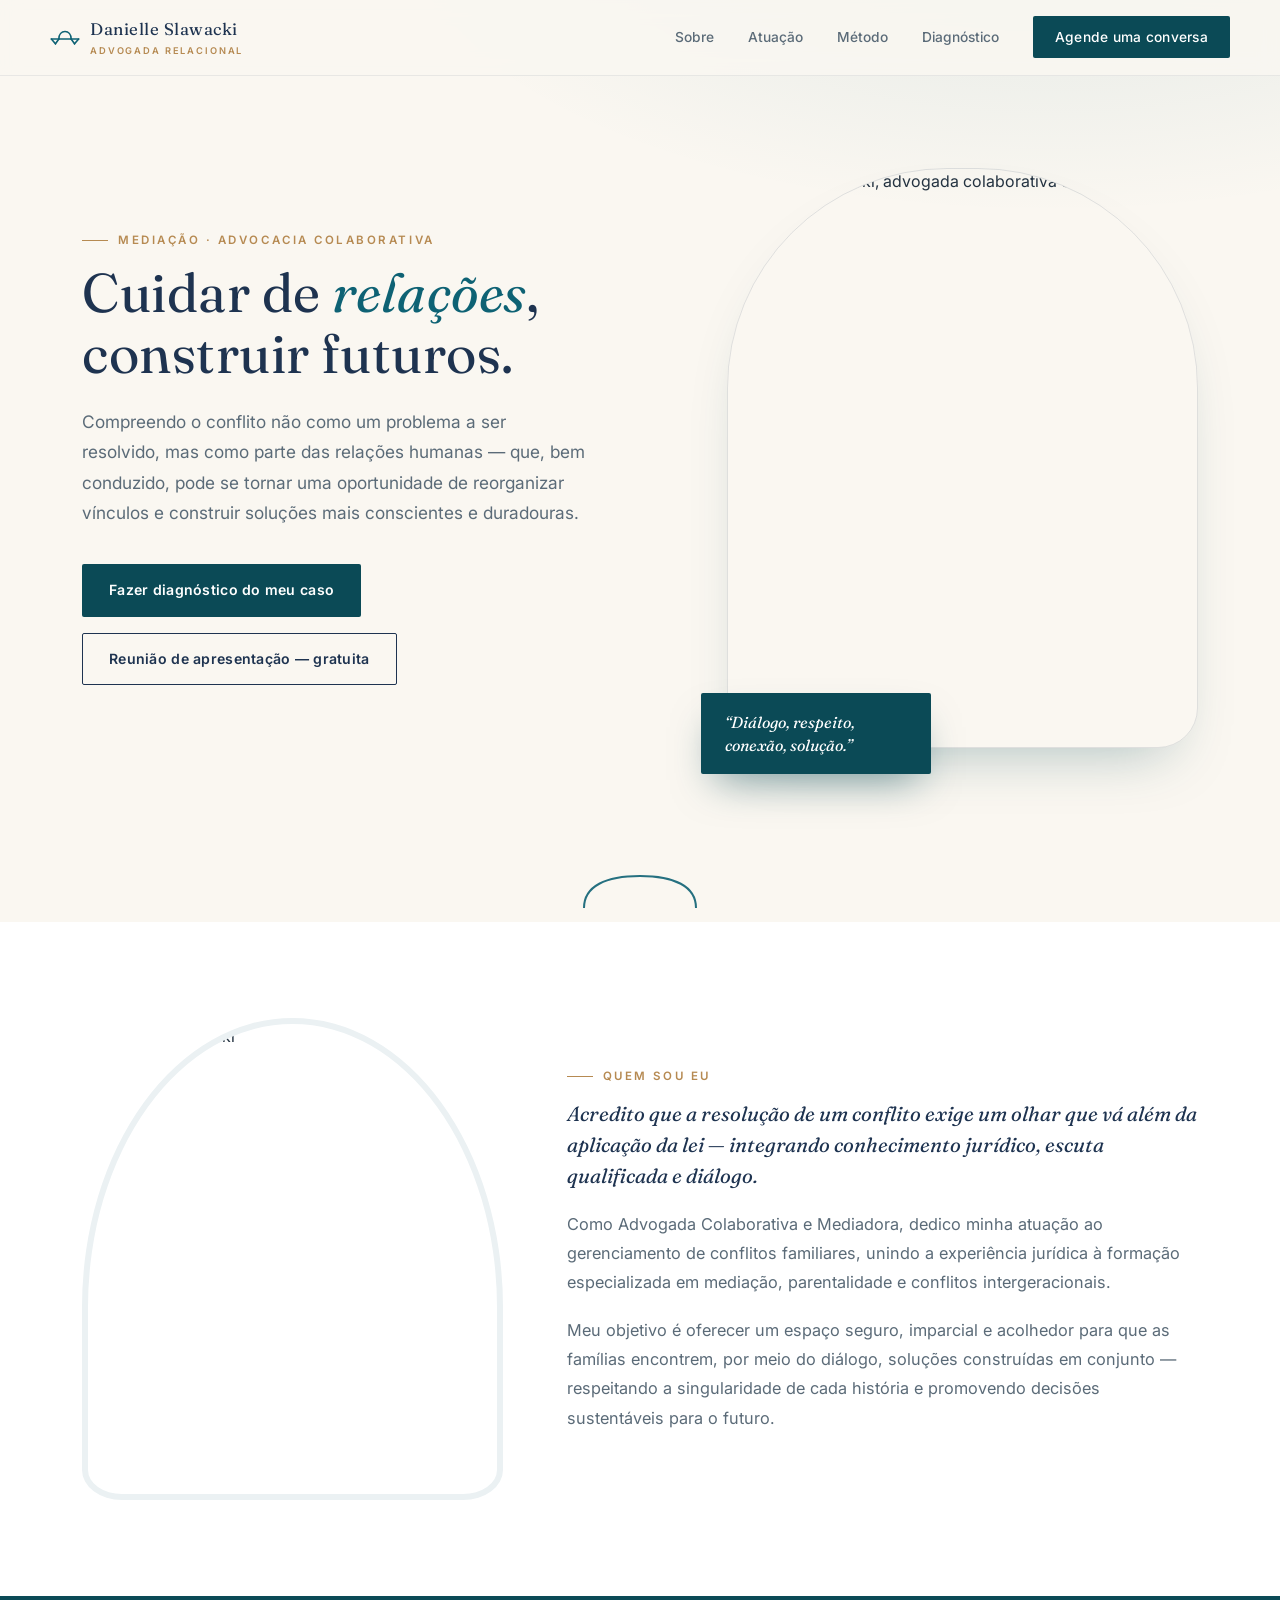
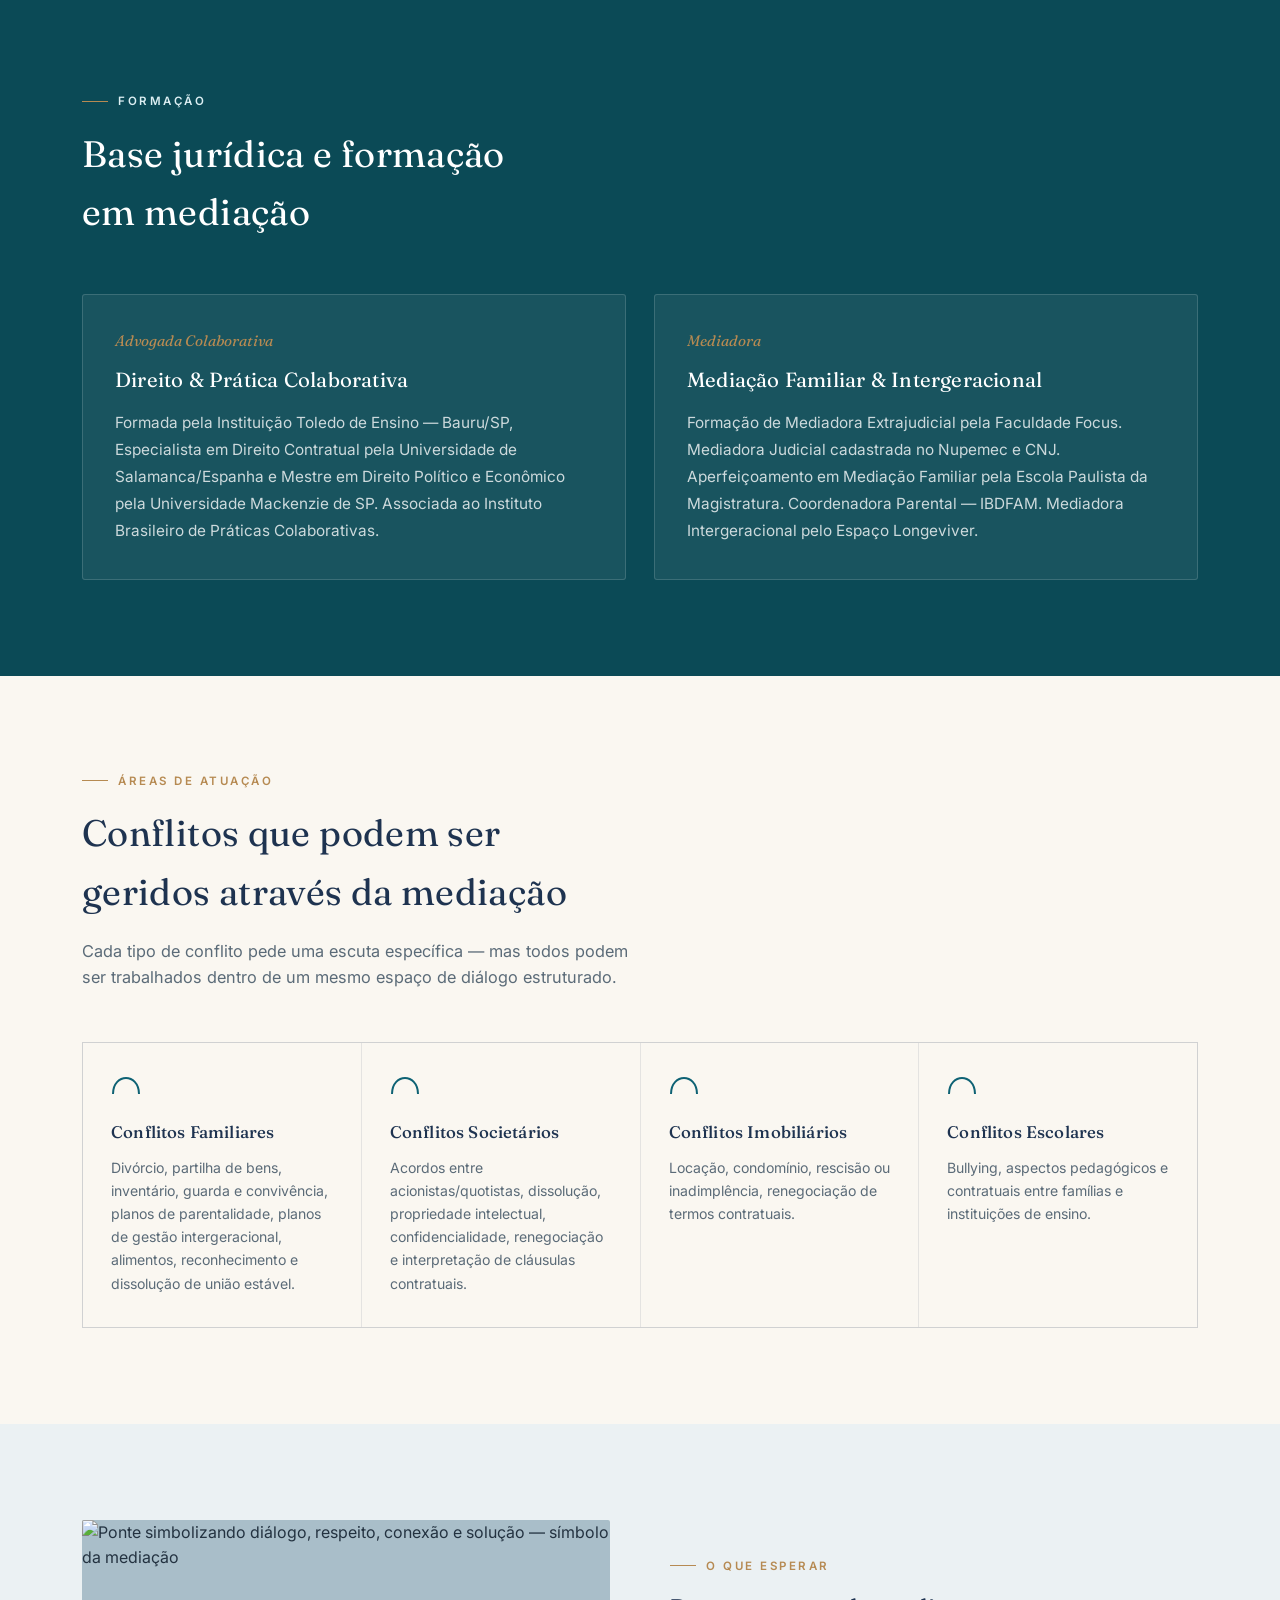
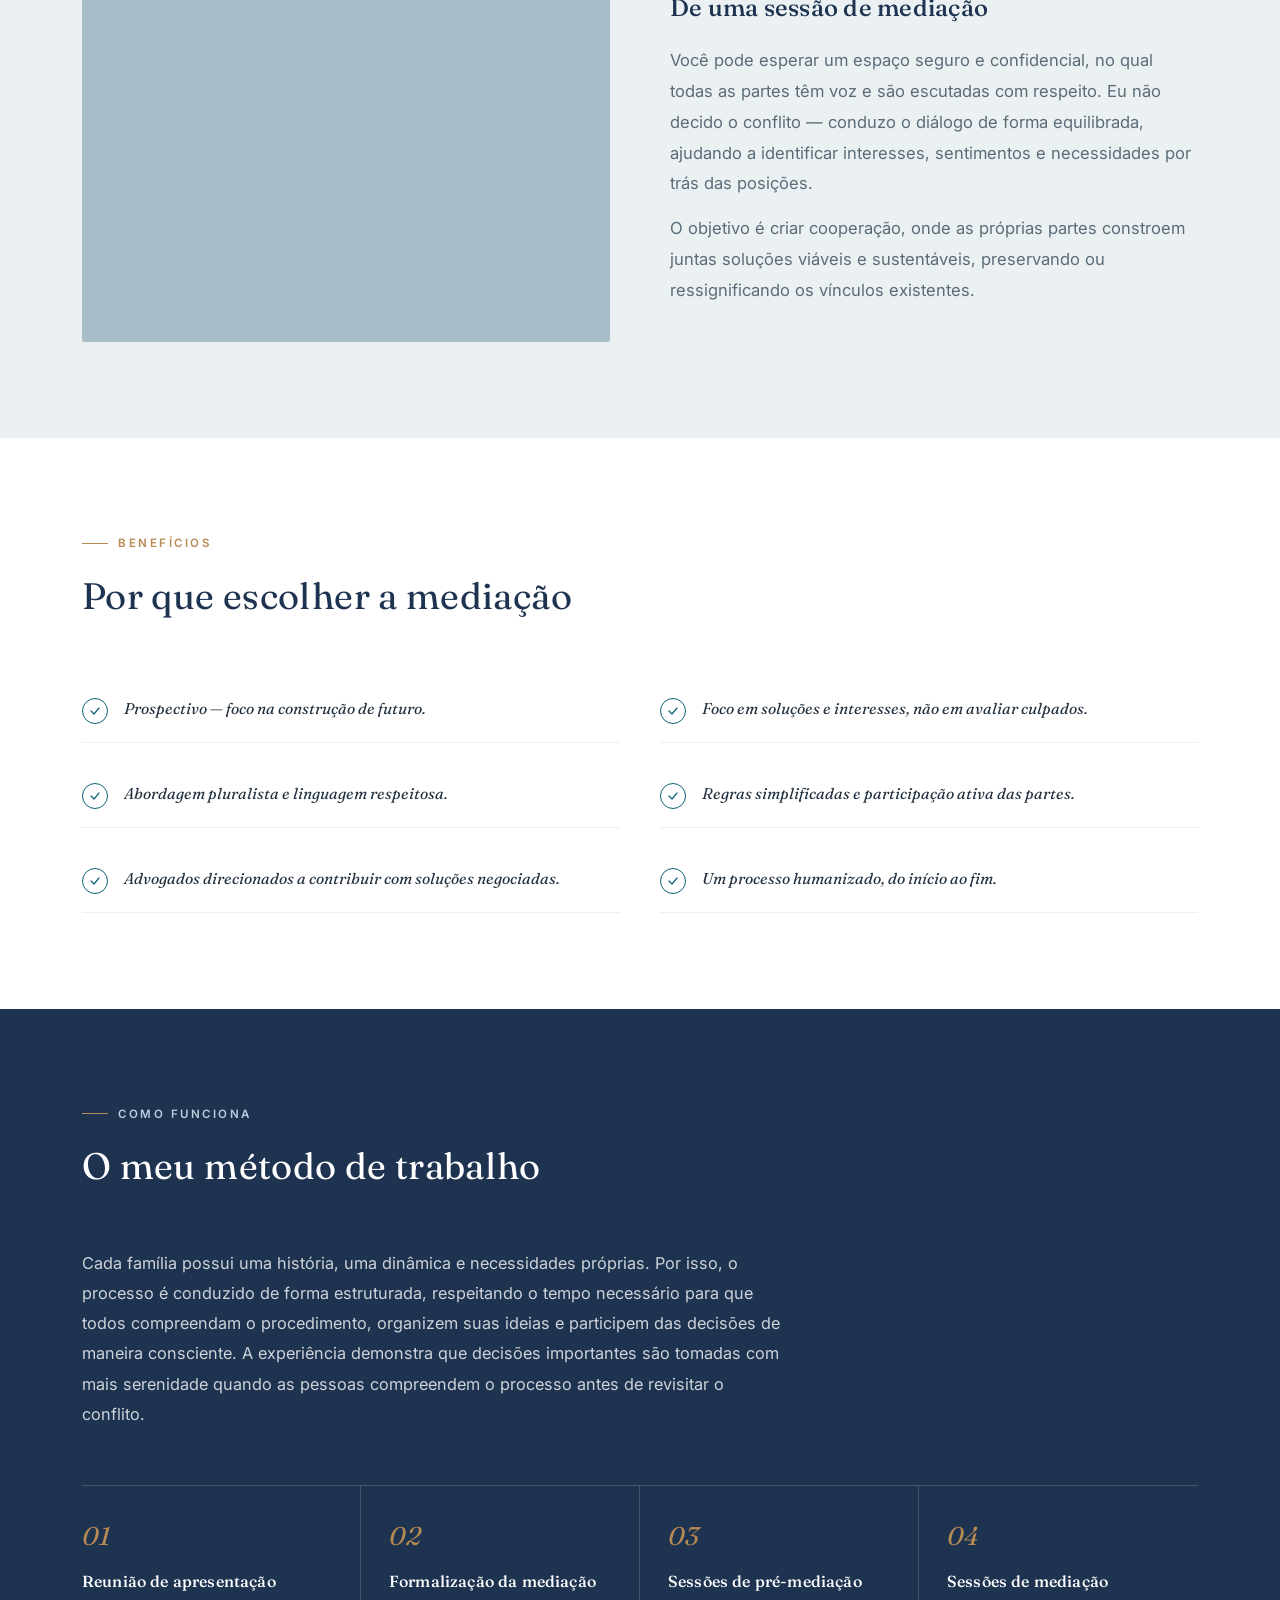
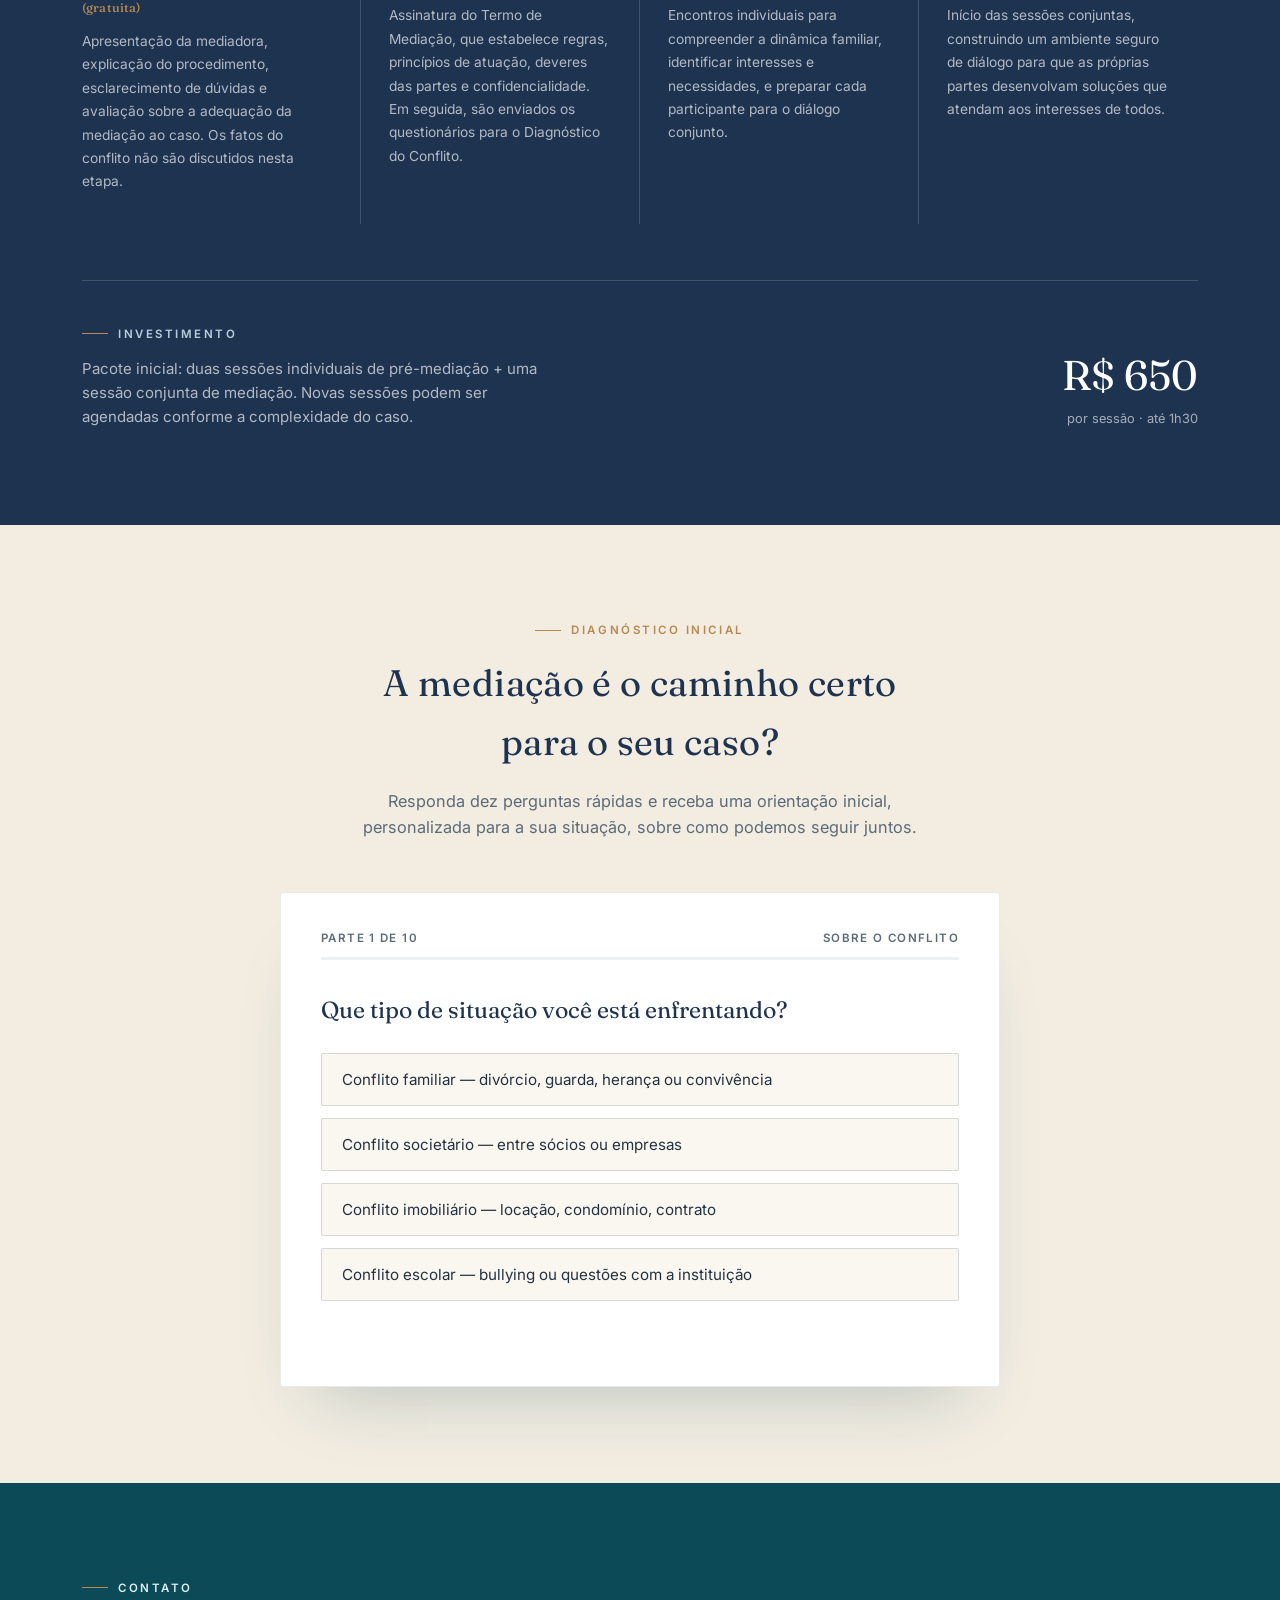
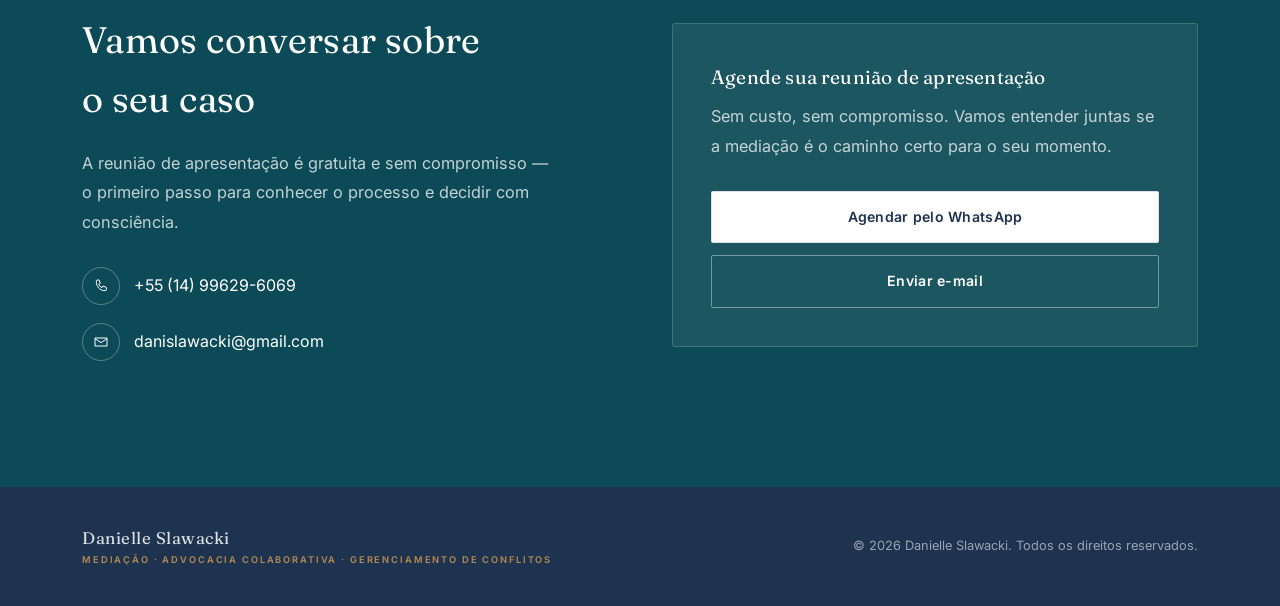
==== INDEX~1.HTM @ a9133d82 "Added the files to the repository" ====
<!DOCTYPE html>
<html lang="pt-BR">
<head>
<meta charset="UTF-8">
<meta name="viewport" content="width=device-width, initial-scale=1.0">
<title>Danielle Slawacki — Advogada Relacional | Mediação e Advocacia Colaborativa</title>
<meta name="description" content="Mediação, advocacia colaborativa e gerenciamento de conflitos familiares, societários e imobiliários. Reunião de apresentação gratuita.">
<link rel="preconnect" href="https://fonts.googleapis.com">
<link rel="preconnect" href="https://fonts.gstatic.com" crossorigin>
<link href="https://fonts.googleapis.com/css2?family=Fraunces:ital,opsz,wght@0,9..144,300;0,9..144,400;0,9..144,500;0,9..144,600;1,9..144,400;1,9..144,500&family=Inter:wght@300;400;500;600;700&display=swap" rel="stylesheet">
<style>
  :root{
    --teal-deep:#0B4A56;
    --teal:#0E6274;
    --teal-soft:#2E8494;
    --navy:#1E3350;
    --sage:#A9BEC9;
    --sage-light:#EBF1F3;
    --cream:#FAF7F1;
    --cream-dark:#F2ECE1;
    --gold:#B68A52;
    --white:#FFFFFF;
    --ink:#233240;
    --ink-soft:#5B6B78;
    --radius-arch: 200px 200px 0 0;
    --serif: 'Fraunces', serif;
    --sans: 'Inter', sans-serif;
  }

  *{box-sizing:border-box; margin:0; padding:0;}
  html{scroll-behavior:smooth;}
  body{
    font-family: var(--sans);
    color: var(--ink);
    background: var(--cream);
    line-height:1.6;
    -webkit-font-smoothing:antialiased;
  }
  img{max-width:100%; display:block;}
  a{color:inherit; text-decoration:none;}
  ul{list-style:none;}

  .container{max-width:1180px; margin:0 auto; padding:0 32px;}
  @media (max-width:640px){ .container{padding:0 22px;} }

  h1,h2,h3,h4{font-family:var(--serif); color:var(--navy); font-weight:500; letter-spacing:.01em;}

  .eyebrow{
    font-family:var(--sans); font-size:.72rem; letter-spacing:.22em; text-transform:uppercase;
    color:var(--gold); font-weight:600; margin-bottom:14px; display:flex; align-items:center; gap:10px;
  }
  .eyebrow::before{content:''; width:26px; height:1px; background:var(--gold);}

  /* ---------- Arch / bridge signature motif ---------- */
  .arch-divider{ width:100%; height:64px; display:flex; align-items:center; justify-content:center; }
  .arch-divider svg{ height:40px; width:auto; opacity:.9; }

  .arch-mask-top{
    -webkit-mask-image: radial-gradient(circle at 50% 100%, transparent 0, transparent 0);
  }

  /* ---------- Header ---------- */
  header{
    position:fixed; top:0; left:0; right:0; z-index:100;
    background:rgba(250,247,241,.86); backdrop-filter: blur(10px);
    border-bottom:1px solid rgba(30,51,80,.08);
    transition: background .3s;
  }
  .nav-wrap{display:flex; align-items:center; justify-content:space-between; padding:16px 0;}
  .brand{display:flex; align-items:center; gap:10px;}
  .brand svg{ width:30px; height:24px; }
  .brand-text{font-family:var(--serif); font-size:1.05rem; color:var(--navy); letter-spacing:.03em;}
  .brand-text span{display:block; font-family:var(--sans); font-size:.58rem; letter-spacing:.2em; color:var(--gold); font-weight:600; margin-top:1px;}

  nav.links{display:flex; gap:34px; align-items:center;}
  nav.links a{font-size:.86rem; color:var(--ink-soft); font-weight:500; transition:color .2s;}
  nav.links a:hover{color:var(--teal);}
  .nav-cta{
    background:var(--teal-deep); color:var(--white); padding:10px 22px; border-radius:2px;
    font-size:.82rem; font-weight:600; letter-spacing:.02em; transition:background .2s;
  }
  nav.links a.nav-cta{ color:var(--white); }
  .nav-cta:hover{background:var(--navy); color:var(--white);}
  .menu-btn{display:none; flex-direction:column; gap:5px; background:none; border:none; cursor:pointer; padding:6px;}
  .menu-btn span{width:22px; height:2px; background:var(--navy); display:block;}

  @media (max-width: 880px){
    nav.links{ position:fixed; top:64px; left:0; right:0; background:var(--cream); flex-direction:column;
      align-items:flex-start; gap:0; padding:8px 22px 20px; border-bottom:1px solid rgba(30,51,80,.08);
      transform:translateY(-130%); transition:transform .3s ease; }
    nav.links.open{ transform:translateY(0); }
    nav.links a{ width:100%; padding:13px 0; border-bottom:1px solid rgba(30,51,80,.06); }
    .nav-cta{ margin-top:12px; text-align:center; }
    .menu-btn{display:flex;}
  }

  /* ---------- Hero ---------- */
  .hero{
    padding:168px 0 110px;
    background:
      radial-gradient(1100px 500px at 82% -10%, rgba(14,98,116,.10), transparent 60%),
      var(--cream);
    position:relative; overflow:hidden;
  }
  .hero-grid{display:grid; grid-template-columns:1.05fr .85fr; gap:64px; align-items:center;}
  @media (max-width:900px){ .hero-grid{grid-template-columns:1fr; gap:48px;} }

  .hero h1{font-size:clamp(2.3rem, 4.4vw, 3.4rem); line-height:1.12; font-weight:400; color:var(--navy);}
  .hero h1 em{font-style:italic; color:var(--teal);}
  .hero p.lede{margin-top:22px; font-size:1.08rem; color:var(--ink-soft); max-width:46ch; line-height:1.75;}
  .hero-ctas{display:flex; gap:16px; margin-top:36px; flex-wrap:wrap;}

  .btn{
    display:inline-flex; align-items:center; gap:10px; padding:14px 26px; font-size:.88rem; font-weight:600;
    letter-spacing:.02em; border-radius:2px; transition:all .25s ease; cursor:pointer; border:1px solid transparent;
  }
  .btn-primary{background:var(--teal-deep); color:var(--white);}
  .btn-primary:hover{background:var(--navy); transform:translateY(-1px);}
  .btn-outline{border-color:var(--navy); color:var(--navy);}
  .btn-outline:hover{background:var(--navy); color:var(--white);}
  .btn-light{background:var(--white); color:var(--navy); border-color:rgba(30,51,80,.15);}
  .btn-light:hover{border-color:var(--navy);}

  .hero-photo{position:relative;}
  .hero-photo .frame{
    border-radius:220px 220px 40px 40px; overflow:hidden; border:1px solid rgba(30,51,80,.12);
    box-shadow:0 30px 60px -30px rgba(11,74,86,.35);
  }
  .hero-photo img{width:100%; aspect-ratio:3/3.7; object-fit:cover;}
  .hero-tagline{
    position:absolute; bottom:-26px; left:-26px; background:var(--teal-deep); color:var(--white);
    padding:18px 24px; max-width:230px; border-radius:2px; box-shadow:0 20px 40px -14px rgba(11,74,86,.5);
  }
  .hero-tagline p{font-family:var(--serif); font-style:italic; font-size:1rem; line-height:1.4;}
  @media (max-width:900px){ .hero-tagline{left:0;} }

  /* ---------- Sections generic ---------- */
  section{padding:96px 0;}
  .section-head{max-width:640px; margin-bottom:52px;}
  .section-head h2{font-size:clamp(1.7rem,3vw,2.3rem); font-weight:400;}
  .section-head p{margin-top:16px; color:var(--ink-soft); font-size:1.02rem; max-width:56ch;}

  /* ---------- Quem sou eu ---------- */
  .about{background:var(--white);}
  .about-grid{display:grid; grid-template-columns:.8fr 1.2fr; gap:64px; align-items:center;}
  @media (max-width:860px){ .about-grid{grid-template-columns:1fr;} }
  .about-photo{border-radius:50% 50% 40px 40px / 60% 60% 30px 30px; overflow:hidden; border:6px solid var(--sage-light);}
  .about-photo img{width:100%; aspect-ratio:1/1.15; object-fit:cover;}
  .about-text p{color:var(--ink-soft); margin-bottom:18px; font-size:1.02rem; line-height:1.8;}
  .about-text p:first-of-type{font-family:var(--serif); font-size:1.28rem; font-style:italic; color:var(--navy); line-height:1.5;}

  /* ---------- Formação ---------- */
  .formacao{background:var(--teal-deep); color:var(--white); position:relative;}
  .formacao .section-head h2, .formacao .eyebrow{color:var(--white);}
  .formacao .eyebrow{color:#DCEFF3;}
  .formacao .eyebrow::before{background:var(--gold);}
  .formacao .section-head p{color:rgba(255,255,255,.72);}
  .cards-2{display:grid; grid-template-columns:1fr 1fr; gap:28px;}
  @media (max-width:760px){ .cards-2{grid-template-columns:1fr;} }
  .fcard{
    background:rgba(255,255,255,.06); border:1px solid rgba(255,255,255,.15); padding:34px 32px; border-radius:3px;
  }
  .fcard .fnum{font-family:var(--serif); font-style:italic; color:var(--gold); font-size:.95rem; margin-bottom:10px; display:block;}
  .fcard h3{color:var(--white); font-size:1.28rem; margin-bottom:14px; font-weight:400;}
  .fcard p{color:rgba(255,255,255,.78); font-size:.96rem; line-height:1.75;}

  /* ---------- Áreas / conflitos ---------- */
  .areas{background:var(--cream);}
  .areas-grid{display:grid; grid-template-columns:repeat(4,1fr); gap:1px; background:rgba(30,51,80,.1); border:1px solid rgba(30,51,80,.1);}
  @media (max-width:900px){ .areas-grid{grid-template-columns:repeat(2,1fr);} }
  @media (max-width:560px){ .areas-grid{grid-template-columns:1fr;} }
  .area-card{background:var(--cream); padding:32px 28px;}
  .area-card .arch-icon{margin-bottom:16px;}
  .area-card h3{font-size:1.05rem; margin-bottom:10px; font-weight:500;}
  .area-card p{font-size:.88rem; color:var(--ink-soft); line-height:1.65;}

  /* ---------- Sessão / expect ---------- */
  .expect{background:var(--sage-light);}
  .expect-grid{display:grid; grid-template-columns:1fr 1fr; gap:60px; align-items:center;}
  @media (max-width:860px){ .expect-grid{grid-template-columns:1fr;} }
  .expect-visual{
    background:var(--sage); border-radius:2px; aspect-ratio:4/3.2; display:flex; align-items:center; justify-content:center;
    position:relative; overflow:hidden;
  }
  .expect-visual svg{width:60%; height:60%; opacity:.9;}
  .expect-text p{color:var(--ink-soft); font-size:1.04rem; line-height:1.85;}

  /* ---------- Benefícios ---------- */
  .beneficios{background:var(--white);}
  .benef-grid{display:grid; grid-template-columns:repeat(2,1fr); gap:20px 40px;}
  @media (max-width:700px){ .benef-grid{grid-template-columns:1fr;} }
  .benef-item{display:flex; gap:16px; padding:18px 0; border-bottom:1px solid rgba(30,51,80,.08);}
  .benef-item .mark{
    width:26px; height:26px; border-radius:50%; border:1px solid var(--teal); flex-shrink:0;
    display:flex; align-items:center; justify-content:center; margin-top:2px;
  }
  .benef-item .mark svg{width:12px; height:12px;}
  .benef-item p{font-size:.98rem; color:var(--ink); font-style:italic; font-family:var(--serif);}

  /* ---------- Método ---------- */
  .metodo{background:var(--navy); color:var(--white);}
  .metodo .eyebrow{color:#B9CEDC;}
  .metodo .eyebrow::before{background:var(--gold);}
  .metodo .section-head h2{color:var(--white);}
  .metodo .section-head p{color:rgba(255,255,255,.68);}
  .metodo-intro{color:rgba(255,255,255,.78); max-width:70ch; margin-bottom:56px; font-size:1.02rem; line-height:1.85;}
  .steps{display:grid; grid-template-columns:repeat(4,1fr); gap:0; border-top:1px solid rgba(255,255,255,.16);}
  @media (max-width:900px){ .steps{grid-template-columns:1fr 1fr;} }
  @media (max-width:560px){ .steps{grid-template-columns:1fr;} }
  .step{padding:30px 28px 30px 28px; border-right:1px solid rgba(255,255,255,.16);}
  .steps .step:first-child{padding-left:0;}
  .steps .step:last-child{border-right:none;}
  @media (max-width:900px){ .step:nth-child(2n){border-right:none;} }
  @media (max-width:560px){ .step{border-right:none !important; border-bottom:1px solid rgba(255,255,255,.16);} }
  .step .snum{font-family:var(--serif); font-style:italic; font-size:1.6rem; color:var(--gold);}
  .step h4{color:var(--white); font-size:1rem; margin:12px 0 10px; font-weight:500;}
  .step p{font-size:.86rem; color:rgba(255,255,255,.66); line-height:1.7;}

  .invest{
    margin-top:56px; padding-top:44px; border-top:1px solid rgba(255,255,255,.16);
    display:flex; justify-content:space-between; align-items:flex-end; flex-wrap:wrap; gap:24px;
  }
  .invest-copy p{color:rgba(255,255,255,.66); font-size:.94rem; max-width:52ch; margin-top:8px;}
  .invest-price{text-align:right;}
  .invest-price .amount{font-family:var(--serif); font-size:2.6rem; color:var(--white); font-weight:400;}
  .invest-price .unit{font-size:.8rem; color:rgba(255,255,255,.6);}

  /* ---------- Diagnóstico (quiz) ---------- */
  .diagnostico{background:var(--cream-dark); position:relative;}
  .quiz-shell{
    max-width:720px; margin:0 auto; background:var(--white); border-radius:3px; border:1px solid rgba(30,51,80,.1);
    box-shadow:0 40px 70px -40px rgba(11,74,86,.28); overflow:hidden;
  }
  .quiz-top{padding:36px 40px 0;}
  @media (max-width:600px){ .quiz-top{padding:28px 22px 0;} }
  .quiz-progress-label{
    display:flex; justify-content:space-between; font-size:.72rem; letter-spacing:.12em; text-transform:uppercase;
    color:var(--ink-soft); font-weight:600; margin-bottom:10px;
  }
  .quiz-progress-track{height:3px; background:var(--sage-light); border-radius:2px; overflow:hidden;}
  .quiz-progress-fill{height:100%; background:var(--teal); width:25%; transition:width .4s ease;}
  .quiz-body{padding:34px 40px 40px;}
  @media (max-width:600px){ .quiz-body{padding:26px 22px 34px;} }
  .quiz-question{font-family:var(--serif); font-size:1.45rem; color:var(--navy); font-weight:400; margin-bottom:26px; line-height:1.4;}
  .quiz-options{display:flex; flex-direction:column; gap:12px;}
  .quiz-option{
    text-align:left; padding:16px 20px; border:1px solid rgba(30,51,80,.16); background:var(--cream);
    border-radius:2px; font-size:.95rem; color:var(--ink); cursor:pointer; transition:all .2s ease; font-family:var(--sans);
  }
  .quiz-option:hover{border-color:var(--teal); background:var(--sage-light);}
  .quiz-option.selected{border-color:var(--teal-deep); background:var(--sage-light); color:var(--teal-deep); font-weight:600;}
  .quiz-nav{display:flex; justify-content:space-between; margin-top:30px; align-items:center;}
  .quiz-back{font-size:.85rem; color:var(--ink-soft); cursor:pointer; background:none; border:none; visibility:hidden;}
  .quiz-back.show{visibility:visible;}

  .quiz-result{display:none;}
  .quiz-result.active{display:block;}
  .quiz-result .eyebrow{margin-bottom:12px;}
  .quiz-result h3{font-size:1.5rem; font-weight:400; margin-bottom:16px; line-height:1.4;}
  .quiz-result p{color:var(--ink-soft); font-size:.98rem; line-height:1.8; margin-bottom:26px;}
  .quiz-result-ctas{display:flex; gap:14px; flex-wrap:wrap;}
  .quiz-restart{margin-top:22px; font-size:.82rem; color:var(--ink-soft); text-decoration:underline; cursor:pointer; background:none; border:none;}

  .quiz-step{display:none;}
  .quiz-step.active{display:block;}

  /* ---------- Contato ---------- */
  .contato{background:var(--teal-deep); color:var(--white);}
  .contato-grid{display:grid; grid-template-columns:1fr 1fr; gap:64px; align-items:center;}
  @media (max-width:860px){ .contato-grid{grid-template-columns:1fr; gap:40px;} }
  .contato .eyebrow{color:#DCEFF3;}
  .contato .eyebrow::before{background:var(--gold);}
  .contato h2{color:var(--white); font-size:clamp(1.7rem,3vw,2.3rem); font-weight:400; margin-bottom:20px;}
  .contato > .contato-grid > div > p{color:rgba(255,255,255,.75); max-width:48ch; margin-bottom:30px; font-size:1.02rem; line-height:1.8;}
  .contact-list{display:flex; flex-direction:column; gap:18px; margin-bottom:30px;}
  .contact-item{display:flex; align-items:center; gap:14px; font-size:1rem;}
  .contact-item .ico{
    width:38px; height:38px; border-radius:50%; border:1px solid rgba(255,255,255,.3); flex-shrink:0;
    display:flex; align-items:center; justify-content:center;
  }
  .contact-item .ico svg{width:16px; height:16px;}
  .contact-card{background:rgba(255,255,255,.07); border:1px solid rgba(255,255,255,.16); padding:38px; border-radius:3px;}
  .contact-card h3{color:var(--white); font-weight:400; font-size:1.2rem; margin-bottom:10px;}
  .contact-card p{color:rgba(255,255,255,.7); font-size:.92rem; margin-bottom:24px;}

  /* ---------- Footer ---------- */
  footer{background:var(--navy); color:rgba(255,255,255,.55); padding:38px 0;}
  .footer-grid{display:flex; justify-content:space-between; align-items:center; flex-wrap:wrap; gap:16px;}
  .footer-grid .brand-text{color:rgba(255,255,255,.85);}
  .footer-grid .brand-text span{color:var(--gold);}
  footer p{font-size:.8rem;}

  /* Reveal on scroll */
  .reveal{opacity:0; transform:translateY(22px); transition:opacity .7s ease, transform .7s ease;}
  .reveal.in{opacity:1; transform:translateY(0);}

  @media (prefers-reduced-motion: reduce){
    html{scroll-behavior:auto;}
    .reveal{opacity:1; transform:none; transition:none;}
  }

  :focus-visible{outline:2px solid var(--teal); outline-offset:2px;}
</style>
</head>
<body>

<!-- ============ HEADER ============ -->
<header>
  <div class="container nav-wrap">
    <a href="#top" class="brand">
      <svg viewBox="0 0 44 24" fill="none" xmlns="http://www.w3.org/2000/svg">
        <path d="M13 15C13 8 17 4 22 4C27 4 31 8 31 15" stroke="#0E6274" stroke-width="2.4" stroke-linecap="round"/>
        <path d="M2 15H42" stroke="#0E6274" stroke-width="2.4" stroke-linecap="round"/>
        <path d="M2 15L8 22" stroke="#0E6274" stroke-width="2.4" stroke-linecap="round"/>
        <path d="M13 15L8 22" stroke="#0E6274" stroke-width="2.4" stroke-linecap="round"/>
        <path d="M31 15L36 22" stroke="#0E6274" stroke-width="2.4" stroke-linecap="round"/>
        <path d="M42 15L36 22" stroke="#0E6274" stroke-width="2.4" stroke-linecap="round"/>
      </svg>
      <span class="brand-text">Danielle Slawacki<span>ADVOGADA RELACIONAL</span></span>
    </a>
    <nav class="links" id="navLinks">
      <a href="#sobre">Sobre</a>
      <a href="#atuacao">Atuação</a>
      <a href="#metodo">Método</a>
      <a href="#diagnostico">Diagnóstico</a>
      <a href="#contato" class="nav-cta">Agende uma conversa</a>
    </nav>
    <button class="menu-btn" id="menuBtn" aria-label="Abrir menu"><span></span><span></span><span></span></button>
  </div>
</header>

<!-- ============ HERO ============ -->
<section class="hero" id="top">
  <div class="container hero-grid">
    <div class="reveal in">
      <div class="eyebrow">Mediação · Advocacia Colaborativa</div>
      <h1>Cuidar de <em>relações</em>,<br>construir futuros.</h1>
      <p class="lede">Compreendo o conflito não como um problema a ser resolvido, mas como parte das relações humanas — que, bem conduzido, pode se tornar uma oportunidade de reorganizar vínculos e construir soluções mais conscientes e duradouras.</p>
      <div class="hero-ctas">
        <a href="#diagnostico" class="btn btn-primary">Fazer diagnóstico do meu caso</a>
        <a href="#contato" class="btn btn-outline">Reunião de apresentação — gratuita</a>
      </div>
    </div>
    <div class="hero-photo reveal in">
      <div class="frame">
        <img src="danielle-hero.jpg" alt="Danielle Slawacki, advogada colaborativa e mediadora">
      </div>
      <div class="hero-tagline">
        <p>“Diálogo, respeito, conexão, solução.”</p>
      </div>
    </div>
  </div>
</section>

<div class="arch-divider" aria-hidden="true">
  <svg viewBox="0 0 120 40" fill="none" xmlns="http://www.w3.org/2000/svg">
    <path d="M4 38C4 16 26 6 60 6C94 6 116 16 116 38" stroke="#0E6274" stroke-width="2"/>
  </svg>
</div>

<!-- ============ QUEM SOU EU ============ -->
<section class="about" id="sobre">
  <div class="container about-grid">
    <div class="about-photo reveal">
      <img src="danielle-about.jpg" alt="Danielle Slawacki">
    </div>
    <div class="about-text reveal">
      <div class="eyebrow">Quem sou eu</div>
      <p>Acredito que a resolução de um conflito exige um olhar que vá além da aplicação da lei — integrando conhecimento jurídico, escuta qualificada e diálogo.</p>
      <p>Como Advogada Colaborativa e Mediadora, dedico minha atuação ao gerenciamento de conflitos familiares, unindo a experiência jurídica à formação especializada em mediação, parentalidade e conflitos intergeracionais.</p>
      <p>Meu objetivo é oferecer um espaço seguro, imparcial e acolhedor para que as famílias encontrem, por meio do diálogo, soluções construídas em conjunto — respeitando a singularidade de cada história e promovendo decisões sustentáveis para o futuro.</p>
    </div>
  </div>
</section>

<!-- ============ FORMAÇÃO ============ -->
<section class="formacao" id="formacao">
  <div class="container">
    <div class="section-head reveal">
      <div class="eyebrow">Formação</div>
      <h2>Base jurídica e formação<br>em mediação</h2>
    </div>
    <div class="cards-2 reveal">
      <div class="fcard">
        <span class="fnum">Advogada Colaborativa</span>
        <h3>Direito &amp; Prática Colaborativa</h3>
        <p>Formada pela Instituição Toledo de Ensino — Bauru/SP, Especialista em Direito Contratual pela Universidade de Salamanca/Espanha e Mestre em Direito Político e Econômico pela Universidade Mackenzie de SP. Associada ao Instituto Brasileiro de Práticas Colaborativas.</p>
      </div>
      <div class="fcard">
        <span class="fnum">Mediadora</span>
        <h3>Mediação Familiar &amp; Intergeracional</h3>
        <p>Formação de Mediadora Extrajudicial pela Faculdade Focus. Mediadora Judicial cadastrada no Nupemec e CNJ. Aperfeiçoamento em Mediação Familiar pela Escola Paulista da Magistratura. Coordenadora Parental — IBDFAM. Mediadora Intergeracional pelo Espaço Longeviver.</p>
      </div>
    </div>
  </div>
</section>

<!-- ============ ÁREAS DE ATUAÇÃO ============ -->
<section class="areas" id="atuacao">
  <div class="container">
    <div class="section-head reveal">
      <div class="eyebrow">Áreas de Atuação</div>
      <h2>Conflitos que podem ser<br>geridos através da mediação</h2>
      <p>Cada tipo de conflito pede uma escuta específica — mas todos podem ser trabalhados dentro de um mesmo espaço de diálogo estruturado.</p>
    </div>
    <div class="areas-grid reveal">
      <div class="area-card">
        <div class="arch-icon">
          <svg width="30" height="20" viewBox="0 0 30 20" fill="none"><path d="M2 19C2 8 9 3 15 3C21 3 28 8 28 19" stroke="#0E6274" stroke-width="2"/></svg>
        </div>
        <h3>Conflitos Familiares</h3>
        <p>Divórcio, partilha de bens, inventário, guarda e convivência, planos de parentalidade, planos de gestão intergeracional, alimentos, reconhecimento e dissolução de união estável.</p>
      </div>
      <div class="area-card">
        <div class="arch-icon">
          <svg width="30" height="20" viewBox="0 0 30 20" fill="none"><path d="M2 19C2 8 9 3 15 3C21 3 28 8 28 19" stroke="#0E6274" stroke-width="2"/></svg>
        </div>
        <h3>Conflitos Societários</h3>
        <p>Acordos entre acionistas/quotistas, dissolução, propriedade intelectual, confidencialidade, renegociação e interpretação de cláusulas contratuais.</p>
      </div>
      <div class="area-card">
        <div class="arch-icon">
          <svg width="30" height="20" viewBox="0 0 30 20" fill="none"><path d="M2 19C2 8 9 3 15 3C21 3 28 8 28 19" stroke="#0E6274" stroke-width="2"/></svg>
        </div>
        <h3>Conflitos Imobiliários</h3>
        <p>Locação, condomínio, rescisão ou inadimplência, renegociação de termos contratuais.</p>
      </div>
      <div class="area-card">
        <div class="arch-icon">
          <svg width="30" height="20" viewBox="0 0 30 20" fill="none"><path d="M2 19C2 8 9 3 15 3C21 3 28 8 28 19" stroke="#0E6274" stroke-width="2"/></svg>
        </div>
        <h3>Conflitos Escolares</h3>
        <p>Bullying, aspectos pedagógicos e contratuais entre famílias e instituições de ensino.</p>
      </div>
    </div>
  </div>
</section>

<!-- ============ O QUE ESPERAR ============ -->
<section class="expect">
  <div class="container expect-grid">
    <div class="expect-visual reveal">
      <img src="danielle-bridge-family.png" alt="Ponte simbolizando diálogo, respeito, conexão e solução — símbolo da mediação" style="width:100%; height:100%; object-fit:cover;">
    </div>
    <div class="expect-text reveal">
      <div class="eyebrow">O que esperar</div>
      <h2>De uma sessão de mediação</h2>
      <p style="margin-top:18px;">Você pode esperar um espaço seguro e confidencial, no qual todas as partes têm voz e são escutadas com respeito. Eu não decido o conflito — conduzo o diálogo de forma equilibrada, ajudando a identificar interesses, sentimentos e necessidades por trás das posições.</p>
      <p style="margin-top:14px;">O objetivo é criar cooperação, onde as próprias partes constroem juntas soluções viáveis e sustentáveis, preservando ou ressignificando os vínculos existentes.</p>
    </div>
  </div>
</section>

<!-- ============ BENEFÍCIOS ============ -->
<section class="beneficios">
  <div class="container">
    <div class="section-head reveal">
      <div class="eyebrow">Benefícios</div>
      <h2>Por que escolher a mediação</h2>
    </div>
    <div class="benef-grid reveal">
      <div class="benef-item"><span class="mark"><svg viewBox="0 0 24 24" fill="none"><path d="M4 12L10 18L20 6" stroke="#0E6274" stroke-width="2.4" stroke-linecap="round" stroke-linejoin="round"/></svg></span><p>Prospectivo — foco na construção de futuro.</p></div>
      <div class="benef-item"><span class="mark"><svg viewBox="0 0 24 24" fill="none"><path d="M4 12L10 18L20 6" stroke="#0E6274" stroke-width="2.4" stroke-linecap="round" stroke-linejoin="round"/></svg></span><p>Foco em soluções e interesses, não em avaliar culpados.</p></div>
      <div class="benef-item"><span class="mark"><svg viewBox="0 0 24 24" fill="none"><path d="M4 12L10 18L20 6" stroke="#0E6274" stroke-width="2.4" stroke-linecap="round" stroke-linejoin="round"/></svg></span><p>Abordagem pluralista e linguagem respeitosa.</p></div>
      <div class="benef-item"><span class="mark"><svg viewBox="0 0 24 24" fill="none"><path d="M4 12L10 18L20 6" stroke="#0E6274" stroke-width="2.4" stroke-linecap="round" stroke-linejoin="round"/></svg></span><p>Regras simplificadas e participação ativa das partes.</p></div>
      <div class="benef-item"><span class="mark"><svg viewBox="0 0 24 24" fill="none"><path d="M4 12L10 18L20 6" stroke="#0E6274" stroke-width="2.4" stroke-linecap="round" stroke-linejoin="round"/></svg></span><p>Advogados direcionados a contribuir com soluções negociadas.</p></div>
      <div class="benef-item"><span class="mark"><svg viewBox="0 0 24 24" fill="none"><path d="M4 12L10 18L20 6" stroke="#0E6274" stroke-width="2.4" stroke-linecap="round" stroke-linejoin="round"/></svg></span><p>Um processo humanizado, do início ao fim.</p></div>
    </div>
  </div>
</section>

<!-- ============ MÉTODO ============ -->
<section class="metodo" id="metodo">
  <div class="container">
    <div class="section-head reveal">
      <div class="eyebrow">Como funciona</div>
      <h2>O meu método de trabalho</h2>
    </div>
    <p class="metodo-intro reveal">Cada família possui uma história, uma dinâmica e necessidades próprias. Por isso, o processo é conduzido de forma estruturada, respeitando o tempo necessário para que todos compreendam o procedimento, organizem suas ideias e participem das decisões de maneira consciente. A experiência demonstra que decisões importantes são tomadas com mais serenidade quando as pessoas compreendem o processo antes de revisitar o conflito.</p>

    <div class="steps reveal">
      <div class="step">
        <span class="snum">01</span>
        <h4>Reunião de apresentação<br><em style="color:#B68A52; font-style:normal; font-size:.78rem;">(gratuita)</em></h4>
        <p>Apresentação da mediadora, explicação do procedimento, esclarecimento de dúvidas e avaliação sobre a adequação da mediação ao caso. Os fatos do conflito não são discutidos nesta etapa.</p>
      </div>
      <div class="step">
        <span class="snum">02</span>
        <h4>Formalização da mediação</h4>
        <p>Assinatura do Termo de Mediação, que estabelece regras, princípios de atuação, deveres das partes e confidencialidade. Em seguida, são enviados os questionários para o Diagnóstico do Conflito.</p>
      </div>
      <div class="step">
        <span class="snum">03</span>
        <h4>Sessões de pré-mediação</h4>
        <p>Encontros individuais para compreender a dinâmica familiar, identificar interesses e necessidades, e preparar cada participante para o diálogo conjunto.</p>
      </div>
      <div class="step">
        <span class="snum">04</span>
        <h4>Sessões de mediação</h4>
        <p>Início das sessões conjuntas, construindo um ambiente seguro de diálogo para que as próprias partes desenvolvam soluções que atendam aos interesses de todos.</p>
      </div>
    </div>

    <div class="invest reveal">
      <div class="invest-copy">
        <div class="eyebrow" style="color:#B9CEDC;">Investimento</div>
        <p>Pacote inicial: duas sessões individuais de pré-mediação + uma sessão conjunta de mediação. Novas sessões podem ser agendadas conforme a complexidade do caso.</p>
      </div>
      <div class="invest-price">
        <div class="amount">R$ 650</div>
        <div class="unit">por sessão · até 1h30</div>
      </div>
    </div>
  </div>
</section>

<!-- ============ DIAGNÓSTICO / QUESTIONÁRIO ============ -->
<section class="diagnostico" id="diagnostico">
  <div class="container">
    <div class="section-head reveal" style="margin-left:auto; margin-right:auto; text-align:center; max-width:600px;">
      <div class="eyebrow" style="justify-content:center;">Diagnóstico inicial</div>
      <h2>A mediação é o caminho certo<br>para o seu caso?</h2>
      <p style="margin-left:auto; margin-right:auto;">Responda dez perguntas rápidas e receba uma orientação inicial, personalizada para a sua situação, sobre como podemos seguir juntos.</p>
    </div>

    <div class="quiz-shell reveal" id="quizShell">
      <div class="quiz-top" id="quizProgressWrap">
        <div class="quiz-progress-label">
          <span id="quizPartLabel">Parte 1 de 10</span>
          <span id="quizPartName">Sobre o conflito</span>
        </div>
        <div class="quiz-progress-track"><div class="quiz-progress-fill" id="quizFill"></div></div>
      </div>

      <div class="quiz-body">
        <!-- Step 1 -->
        <div class="quiz-step active" data-step="0">
          <div class="quiz-question">Que tipo de situação você está enfrentando?</div>
          <div class="quiz-options" data-q="0">
            <button class="quiz-option" data-value="familiar">Conflito familiar — divórcio, guarda, herança ou convivência</button>
            <button class="quiz-option" data-value="societario">Conflito societário — entre sócios ou empresas</button>
            <button class="quiz-option" data-value="imobiliario">Conflito imobiliário — locação, condomínio, contrato</button>
            <button class="quiz-option" data-value="escolar">Conflito escolar — bullying ou questões com a instituição</button>
          </div>
        </div>

        <!-- Step 2 -->
        <div class="quiz-step" data-step="1">
          <div class="quiz-question">As partes ainda conseguem se comunicar, mesmo que com dificuldade?</div>
          <div class="quiz-options" data-q="1">
            <button class="quiz-option" data-value="dificil">Sim, com dificuldade — mas ainda existe algum diálogo</button>
            <button class="quiz-option" data-value="rompido">Não, o diálogo direto está rompido</button>
            <button class="quiz-option" data-value="semcontato">Prefiro não ter contato direto por enquanto</button>
          </div>
        </div>

        <!-- Step 3 -->
        <div class="quiz-step" data-step="2">
          <div class="quiz-question">Há filhos ou outros dependentes diretamente envolvidos nessa situação?</div>
          <div class="quiz-options" data-q="2">
            <button class="quiz-option" data-value="filhos-menores">Sim, filhos menores de idade</button>
            <button class="quiz-option" data-value="filhos-adultos">Sim, filhos já adultos ou outros familiares dependentes</button>
            <button class="quiz-option" data-value="sem-filhos">Não há filhos ou dependentes envolvidos</button>
          </div>
        </div>

        <!-- Step 4 -->
        <div class="quiz-step" data-step="3">
          <div class="quiz-question">Há quanto tempo esse conflito vem se arrastando?</div>
          <div class="quiz-options" data-q="3">
            <button class="quiz-option" data-value="recente">É recente — começou há poucas semanas ou meses</button>
            <button class="quiz-option" data-value="meses">Já dura alguns meses e tentamos resolver sozinhos</button>
            <button class="quiz-option" data-value="anos">Se arrasta há anos, já tentamos de tudo</button>
          </div>
        </div>

        <!-- Step 5 -->
        <div class="quiz-step" data-step="4">
          <div class="quiz-question">O que é mais importante para você neste momento?</div>
          <div class="quiz-options" data-q="4">
            <button class="quiz-option" data-value="relacao">Preservar a relação, especialmente pensando no futuro</button>
            <button class="quiz-option" data-value="rapido">Chegar a um acordo de forma mais rápida e menos desgastante</button>
            <button class="quiz-option" data-value="direitos">Entender melhor meus direitos antes de decidir qualquer coisa</button>
          </div>
        </div>

        <!-- Step 6 -->
        <div class="quiz-step" data-step="5">
          <div class="quiz-question">Já existe um processo judicial em andamento sobre esse conflito?</div>
          <div class="quiz-options" data-q="5">
            <button class="quiz-option" data-value="sim">Sim, já está em curso</button>
            <button class="quiz-option" data-value="nao">Não, ainda não</button>
            <button class="quiz-option" data-value="talvez">Não tenho certeza</button>
          </div>
        </div>

        <!-- Step 7 -->
        <div class="quiz-step" data-step="6">
          <div class="quiz-question">Você já conta com um advogado ou advogada te acompanhando?</div>
          <div class="quiz-options" data-q="6">
            <button class="quiz-option" data-value="tem-advogado">Sim, já tenho acompanhamento jurídico</button>
            <button class="quiz-option" data-value="procurando">Ainda não, estou buscando orientação agora</button>
            <button class="quiz-option" data-value="nao-sabe">Não sei se preciso de um neste momento</button>
          </div>
        </div>

        <!-- Step 8 -->
        <div class="quiz-step" data-step="7">
          <div class="quiz-question">Qual o seu nível de urgência para resolver essa questão?</div>
          <div class="quiz-options" data-q="7">
            <button class="quiz-option" data-value="urgente">Urgente — preciso encaminhar isso nas próximas semanas</button>
            <button class="quiz-option" data-value="moderada">Moderada — tenho alguns meses pela frente</button>
            <button class="quiz-option" data-value="semPressa">Sem pressa — quero entender bem o processo antes</button>
          </div>
        </div>

        <!-- Step 9 -->
        <div class="quiz-step" data-step="8">
          <div class="quiz-question">Como você se sente em relação a participar de conversas conjuntas com a outra parte?</div>
          <div class="quiz-options" data-q="8">
            <button class="quiz-option" data-value="confortavel">Confortável, desde que conduzido por uma mediadora</button>
            <button class="quiz-option" data-value="precisa-preparo">Preciso de preparo antes — sessões individuais me ajudariam</button>
            <button class="quiz-option" data-value="inseguro">Ainda estou insegura(o) sobre participar de qualquer conversa direta</button>
          </div>
        </div>

        <!-- Step 10 -->
        <div class="quiz-step" data-step="9">
          <div class="quiz-question">O que você espera alcançar ao final desse processo?</div>
          <div class="quiz-options" data-q="9">
            <button class="quiz-option" data-value="acordo">Um acordo formalizado que todos possam cumprir</button>
            <button class="quiz-option" data-value="dialogo">Retomar o diálogo e reorganizar a relação</button>
            <button class="quiz-option" data-value="clareza">Ter clareza sobre meus direitos e minhas opções</button>
          </div>
        </div>

        <div class="quiz-nav" id="quizNav">
          <button class="quiz-back" id="quizBack">← Voltar</button>
        </div>

        <!-- Result -->
        <div class="quiz-result" id="quizResult">
          <div class="eyebrow">Seu diagnóstico inicial</div>
          <h3 id="resultTitle"></h3>
          <p id="resultBody"></p>
          <div class="quiz-result-ctas">
            <a href="#" id="resultWhats" target="_blank" class="btn btn-primary">Conversar no WhatsApp</a>
            <a href="#" id="resultEmail" class="btn btn-outline">Enviar por e-mail</a>
          </div>
          <button class="quiz-restart" id="quizRestart">Refazer o diagnóstico</button>
        </div>
      </div>
    </div>
  </div>
</section>

<!-- ============ CONTATO ============ -->
<section class="contato" id="contato">
  <div class="container contato-grid">
    <div class="reveal">
      <div class="eyebrow">Contato</div>
      <h2>Vamos conversar sobre<br>o seu caso</h2>
      <p>A reunião de apresentação é gratuita e sem compromisso — o primeiro passo para conhecer o processo e decidir com consciência.</p>
      <div class="contact-list">
        <div class="contact-item">
          <span class="ico"><svg viewBox="0 0 24 24" fill="none"><path d="M6 3h3l2 5-2.5 1.5a11 11 0 0 0 5 5L15 12l5 2v3a2 2 0 0 1-2 2C10.5 19 5 13.5 5 5a2 2 0 0 1 1-2Z" stroke="#fff" stroke-width="1.5" stroke-linejoin="round"/></svg></span>
          +55 (14) 99629-6069
        </div>
        <div class="contact-item">
          <span class="ico"><svg viewBox="0 0 24 24" fill="none"><path d="M3 6h18v12H3V6Z" stroke="#fff" stroke-width="1.5"/><path d="M3 7l9 6 9-6" stroke="#fff" stroke-width="1.5"/></svg></span>
          danislawacki@gmail.com
        </div>
      </div>
    </div>

    <div class="contact-card reveal">
      <h3>Agende sua reunião de apresentação</h3>
      <p>Sem custo, sem compromisso. Vamos entender juntas se a mediação é o caminho certo para o seu momento.</p>
      <a href="https://wa.me/5514996296069?text=Ol%C3%A1%2C%20Danielle!%20Gostaria%20de%20agendar%20uma%20reuni%C3%A3o%20de%20apresenta%C3%A7%C3%A3o%20gratuita." target="_blank" class="btn btn-light" style="width:100%; justify-content:center; margin-bottom:12px;">Agendar pelo WhatsApp</a>
      <a href="mailto:danislawacki@gmail.com?subject=Reuni%C3%A3o%20de%20apresenta%C3%A7%C3%A3o" class="btn btn-outline" style="width:100%; justify-content:center; border-color:rgba(255,255,255,.4); color:#fff;">Enviar e-mail</a>
    </div>
  </div>
</section>

<!-- ============ FOOTER ============ -->
<footer>
  <div class="container footer-grid">
    <span class="brand-text">Danielle Slawacki<span>MEDIAÇÃO · ADVOCACIA COLABORATIVA · GERENCIAMENTO DE CONFLITOS</span></span>
    <p>© 2026 Danielle Slawacki. Todos os direitos reservados.</p>
  </div>
</footer>

<script>
  // Mobile nav
  const menuBtn = document.getElementById('menuBtn');
  const navLinks = document.getElementById('navLinks');
  menuBtn.addEventListener('click', () => navLinks.classList.toggle('open'));
  navLinks.querySelectorAll('a').forEach(a => a.addEventListener('click', () => navLinks.classList.remove('open')));

  // Reveal on scroll
  const revealEls = document.querySelectorAll('.reveal');
  const io = new IntersectionObserver((entries) => {
    entries.forEach(e => { if (e.isIntersecting) { e.target.classList.add('in'); io.unobserve(e.target); } });
  }, { threshold: .12 });
  revealEls.forEach(el => io.observe(el));

  // ---------------- Quiz ----------------
  const partNames = [
    'Sobre o conflito',
    'Diálogo entre as partes',
    'Filhos e dependentes',
    'Tempo de conflito',
    'Sua prioridade',
    'Situação judicial',
    'Acompanhamento jurídico',
    'Urgência',
    'Conversas conjuntas',
    'O que você espera'
  ];
  const steps = document.querySelectorAll('.quiz-step');
  const totalSteps = steps.length;
  let current = 0;
  const answers = {};

  const fill = document.getElementById('quizFill');
  const partLabel = document.getElementById('quizPartLabel');
  const partName = document.getElementById('quizPartName');
  const backBtn = document.getElementById('quizBack');
  const progressWrap = document.getElementById('quizProgressWrap');
  const result = document.getElementById('quizResult');

  function renderProgress(){
    fill.style.width = (((current) / totalSteps) * 100) + '%';
    partLabel.textContent = 'Parte ' + (current+1) + ' de ' + totalSteps;
    partName.textContent = partNames[current];
    backBtn.classList.toggle('show', current > 0);
  }
  renderProgress();

  function goToStep(i){
    steps.forEach(s => s.classList.remove('active'));
    steps[i].classList.add('active');
    current = i;
    renderProgress();
  }

  document.querySelectorAll('.quiz-options').forEach(group => {
    group.addEventListener('click', (e) => {
      const btn = e.target.closest('.quiz-option');
      if (!btn) return;
      const qIndex = group.getAttribute('data-q');
      answers[qIndex] = btn.getAttribute('data-value');
      group.querySelectorAll('.quiz-option').forEach(b => b.classList.remove('selected'));
      btn.classList.add('selected');
      setTimeout(() => {
        if (current < totalSteps - 1) {
          goToStep(current + 1);
        } else {
          showResult();
        }
      }, 260);
    });
  });

  backBtn.addEventListener('click', () => { if (current > 0) goToStep(current - 1); });

  function showResult(){
    document.querySelectorAll('.quiz-step').forEach(s => s.style.display = 'none');
    progressWrap.style.display = 'none';
    backBtn.style.display = 'none';
    result.classList.add('active');

    const tipoLabels = { familiar: 'familiar', societario: 'societário', imobiliario: 'imobiliário', escolar: 'escolar' };
    const tipo = tipoLabels[answers[0]] || 'seu';
    const sentences = [];

    // Q1 - comunicação
    if (answers[1] === 'rompido') {
      sentences.push('Mesmo com o diálogo direto rompido, a mediação cria um espaço seguro e conduzido para que a conversa volte a acontecer, com a presença de uma mediadora.');
    } else if (answers[1] === 'semcontato') {
      sentences.push('É comum preferir não ter contato direto no início — por isso o processo começa com sessões individuais de pré-mediação, sem que as partes precisem se falar diretamente ainda.');
    } else {
      sentences.push('Como ainda existe algum diálogo entre as partes, esse é um ótimo ponto de partida para um processo conduzido com cuidado.');
    }

    // Q2 - filhos/dependentes
    if (answers[2] === 'filhos-menores') {
      sentences.push('Como há filhos menores envolvidos, um dos focos do trabalho será justamente construir planos de parentalidade e convivência que protejam o bem-estar deles.');
    } else if (answers[2] === 'filhos-adultos') {
      sentences.push('Com filhos adultos ou outros familiares dependentes na história, a mediação intergeracional pode ajudar a organizar os interesses de todas as gerações envolvidas.');
    } else {
      sentences.push('Sem filhos ou dependentes diretamente envolvidos, o processo pode se concentrar de forma mais objetiva nas questões entre as partes.');
    }

    // Q3 - tempo de conflito
    if (answers[3] === 'anos') {
      sentences.push('Um conflito que se arrasta há anos costuma carregar bastante desgaste — a mediação oferece um espaço estruturado para finalmente destravar o que não avançou sozinho.');
    } else if (answers[3] === 'meses') {
      sentences.push('Como vocês já tentaram resolver sozinhos por um tempo, a condução de uma mediadora pode trazer justamente a estrutura que faltava para destravar o diálogo.');
    } else {
      sentences.push('Por ser uma situação ainda recente, buscar a mediação agora pode evitar que o conflito se prolongue e se torne mais desgastante com o tempo.');
    }

    // Q4 - prioridade
    if (answers[4] === 'relacao') {
      sentences.push('Já que preservar a relação é sua prioridade, a mediação foi pensada exatamente para isso: construir soluções sem desgastar os vínculos que vão continuar existindo.');
    } else if (answers[4] === 'rapido') {
      sentences.push('A mediação tende a ser um caminho mais rápido e menos desgastante do que um processo judicial longo.');
    } else {
      sentences.push('Ao longo de todo o processo, você conta com o acompanhamento de advogados — o que garante que seus direitos sejam considerados antes de qualquer decisão.');
    }

    // Q5 - processo judicial
    if (answers[5] === 'sim') {
      sentences.push('Mesmo com um processo judicial em andamento, a mediação pode caminhar em paralelo e ajudar a construir um acordo mais rápido e sustentável.');
    } else if (answers[5] === 'talvez') {
      sentences.push('Se você não tem certeza sobre a situação judicial do caso, isso é algo que podemos esclarecer juntas logo na reunião de apresentação.');
    } else {
      sentences.push('Como ainda não há processo judicial em curso, este é o melhor momento para conhecer a mediação antes de qualquer decisão.');
    }

    // Q6 - advogado
    if (answers[6] === 'tem-advogado') {
      sentences.push('Como você já conta com acompanhamento jurídico, seu advogado ou advogada pode participar ativamente ao seu lado durante todo o processo de mediação.');
    } else if (answers[6] === 'procurando') {
      sentences.push('Se você ainda está buscando orientação jurídica, podemos conversar sobre isso na reunião de apresentação — inclusive sobre como funciona a advocacia colaborativa.');
    } else {
      sentences.push('Não se preocupe se ainda não sabe se precisa de um advogado agora — isso é algo que fica mais claro depois de entender melhor o processo.');
    }

    // Q7 - urgência
    if (answers[7] === 'urgente') {
      sentences.push('Pela urgência que você descreveu, podemos priorizar o agendamento da reunião de apresentação já nos próximos dias.');
    } else if (answers[7] === 'semPressa') {
      sentences.push('Como não há pressa, você pode usar esse tempo para entender bem o processo antes de decidir como seguir — sem nenhum compromisso.');
    } else {
      sentences.push('Com um prazo de alguns meses pela frente, há espaço tranquilo para conduzir cada etapa com o cuidado que ela pede.');
    }

    // Q8 - conforto em conversas conjuntas
    if (answers[8] === 'inseguro') {
      sentences.push('É natural ainda se sentir insegura(o) quanto a conversas diretas — por isso o processo é gradual, começando sempre por sessões individuais antes de qualquer encontro conjunto.');
    } else if (answers[8] === 'precisa-preparo') {
      sentences.push('As sessões individuais de pré-mediação existem justamente para te preparar com calma antes do diálogo conjunto.');
    } else {
      sentences.push('Sua disposição para participar de conversas conduzidas é um ótimo sinal de que o processo pode avançar de forma fluida.');
    }

    // Q9 - expectativa
    let closing = '';
    if (answers[9] === 'acordo') {
      closing = 'Com foco em chegar a um acordo formalizado que todas as partes possam cumprir, a mediação é um caminho direto para isso.';
    } else if (answers[9] === 'dialogo') {
      closing = 'Como o que você mais busca é retomar o diálogo e reorganizar a relação, esse é exatamente o coração do trabalho de mediação.';
    } else {
      closing = 'Buscar clareza sobre seus direitos e opções antes de decidir é um passo maduro — a reunião de apresentação é o espaço ideal para isso, sem qualquer compromisso.';
    }
    sentences.push(closing);

    const title = 'Seu caso ' + tipo + ' tem bom potencial para mediação.';
    const body = sentences.join(' ') + ' O próximo passo é uma Reunião de Apresentação — gratuita e sem compromisso.';

    document.getElementById('resultTitle').textContent = title;
    document.getElementById('resultBody').textContent = body;

    const labelMap = {
      1: { dificil: 'diálogo difícil, mas existente', rompido: 'diálogo rompido', semcontato: 'prefere sem contato direto' },
      2: { 'filhos-menores': 'filhos menores envolvidos', 'filhos-adultos': 'filhos adultos/dependentes envolvidos', 'sem-filhos': 'sem filhos envolvidos' },
      3: { recente: 'conflito recente', meses: 'conflito com alguns meses', anos: 'conflito de anos' },
      4: { relacao: 'prioridade: preservar a relação', rapido: 'prioridade: agilidade', direitos: 'prioridade: entender direitos' },
      5: { sim: 'processo judicial em curso', nao: 'sem processo judicial', talvez: 'não tem certeza sobre processo judicial' },
      6: { 'tem-advogado': 'já tem advogado(a)', procurando: 'buscando advogado(a)', 'nao-sabe': 'não sabe se precisa de advogado' },
      7: { urgente: 'urgência alta', moderada: 'urgência moderada', semPressa: 'sem pressa' },
      8: { confortavel: 'confortável com conversas conjuntas', 'precisa-preparo': 'precisa de preparo antes', inseguro: 'insegura(o) com conversas diretas' },
      9: { acordo: 'busca acordo formalizado', dialogo: 'busca retomar o diálogo', clareza: 'busca clareza sobre direitos' }
    };
    const summaryLines = Object.keys(labelMap).map(k => labelMap[k][answers[k]]).filter(Boolean).join(', ');

    const waText = encodeURIComponent(
      'Olá, Danielle! Fiz o diagnóstico inicial no site e gostaria de agendar uma reunião de apresentação gratuita.\n\n' +
      'Tipo de conflito: ' + tipo + '\n' +
      'Resumo das respostas: ' + summaryLines + '.'
    );
    document.getElementById('resultWhats').href = 'https://wa.me/5514996296069?text=' + waText;
    document.getElementById('resultEmail').href = 'mailto:danislawacki@gmail.com?subject=Reuni%C3%A3o%20de%20apresenta%C3%A7%C3%A3o%20-%20Diagn%C3%B3stico%20do%20site';
  }

  document.getElementById('quizRestart').addEventListener('click', () => {
    for (const k in answers) delete answers[k];
    document.querySelectorAll('.quiz-option.selected').forEach(b => b.classList.remove('selected'));
    result.classList.remove('active');
    progressWrap.style.display = '';
    backBtn.style.display = '';
    document.querySelectorAll('.quiz-step').forEach(s => s.style.display = '');
    goToStep(0);
  });
</script>
</body>
</html>
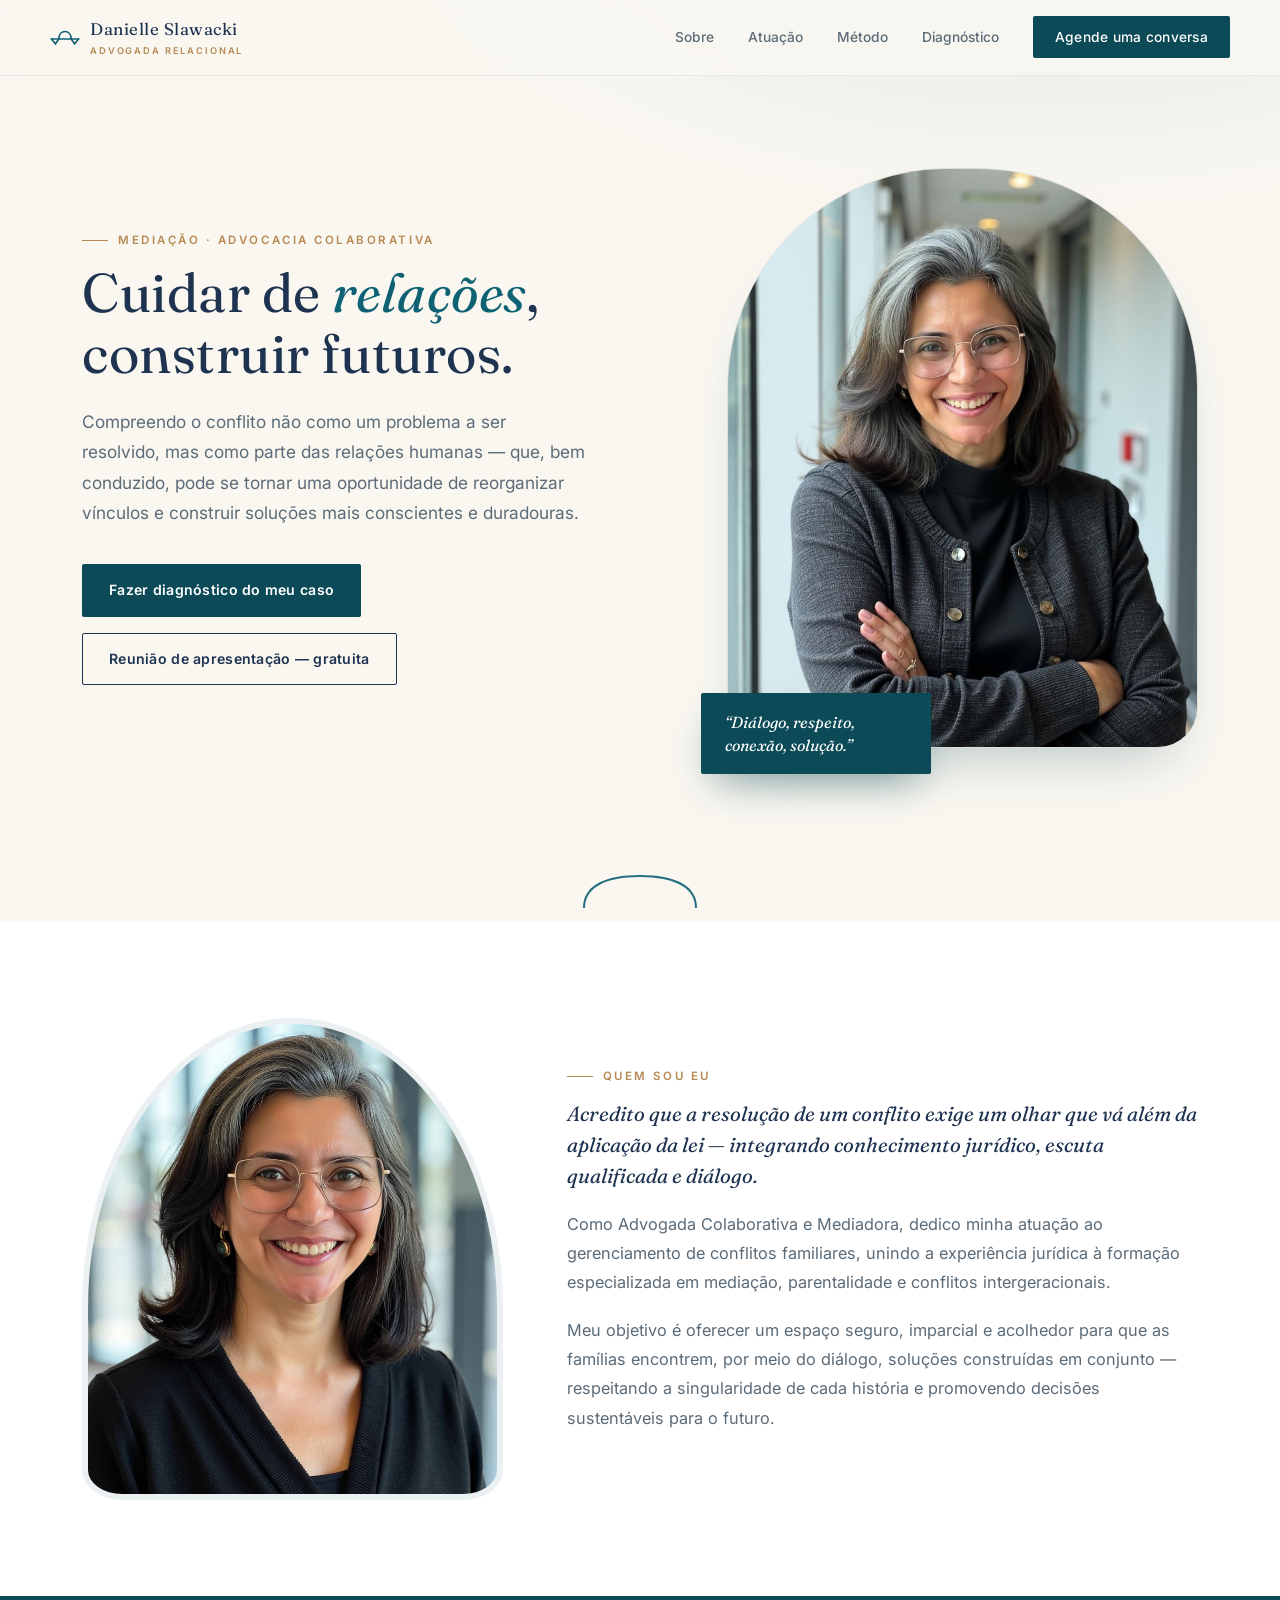
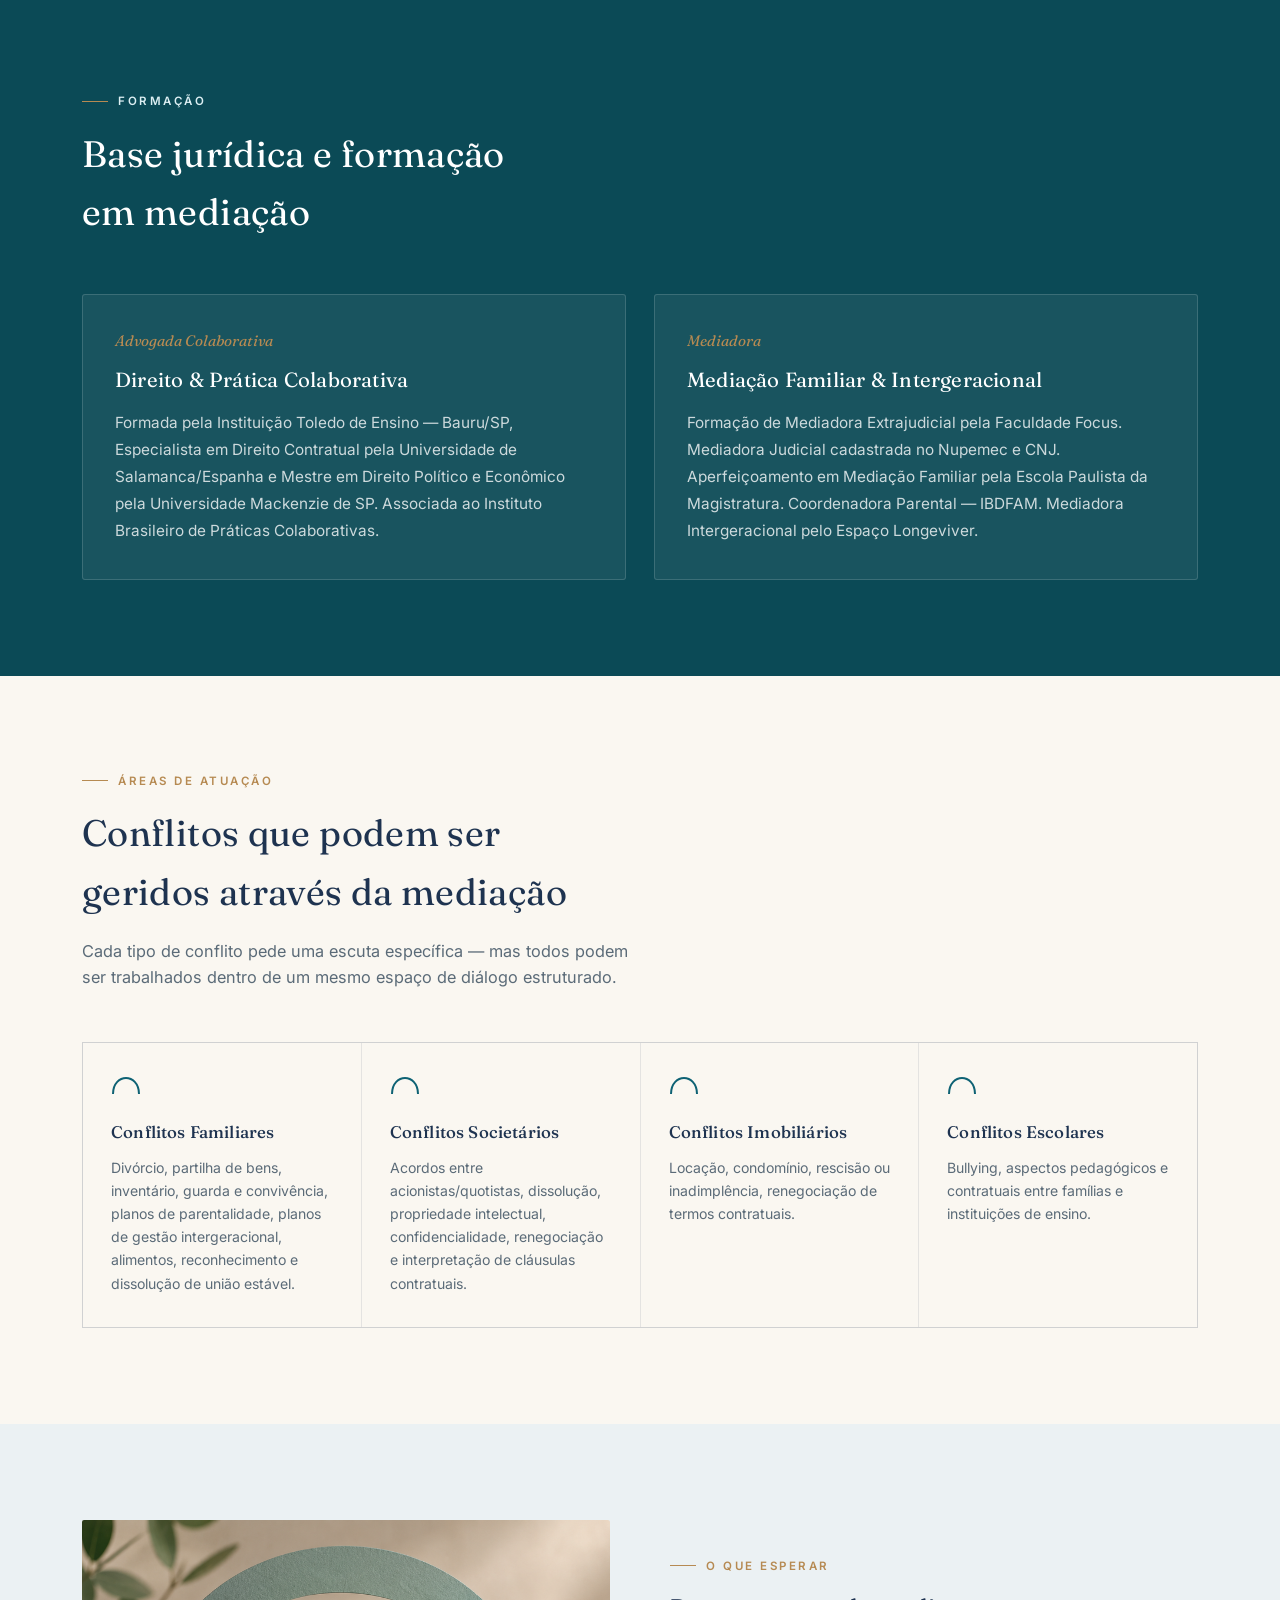
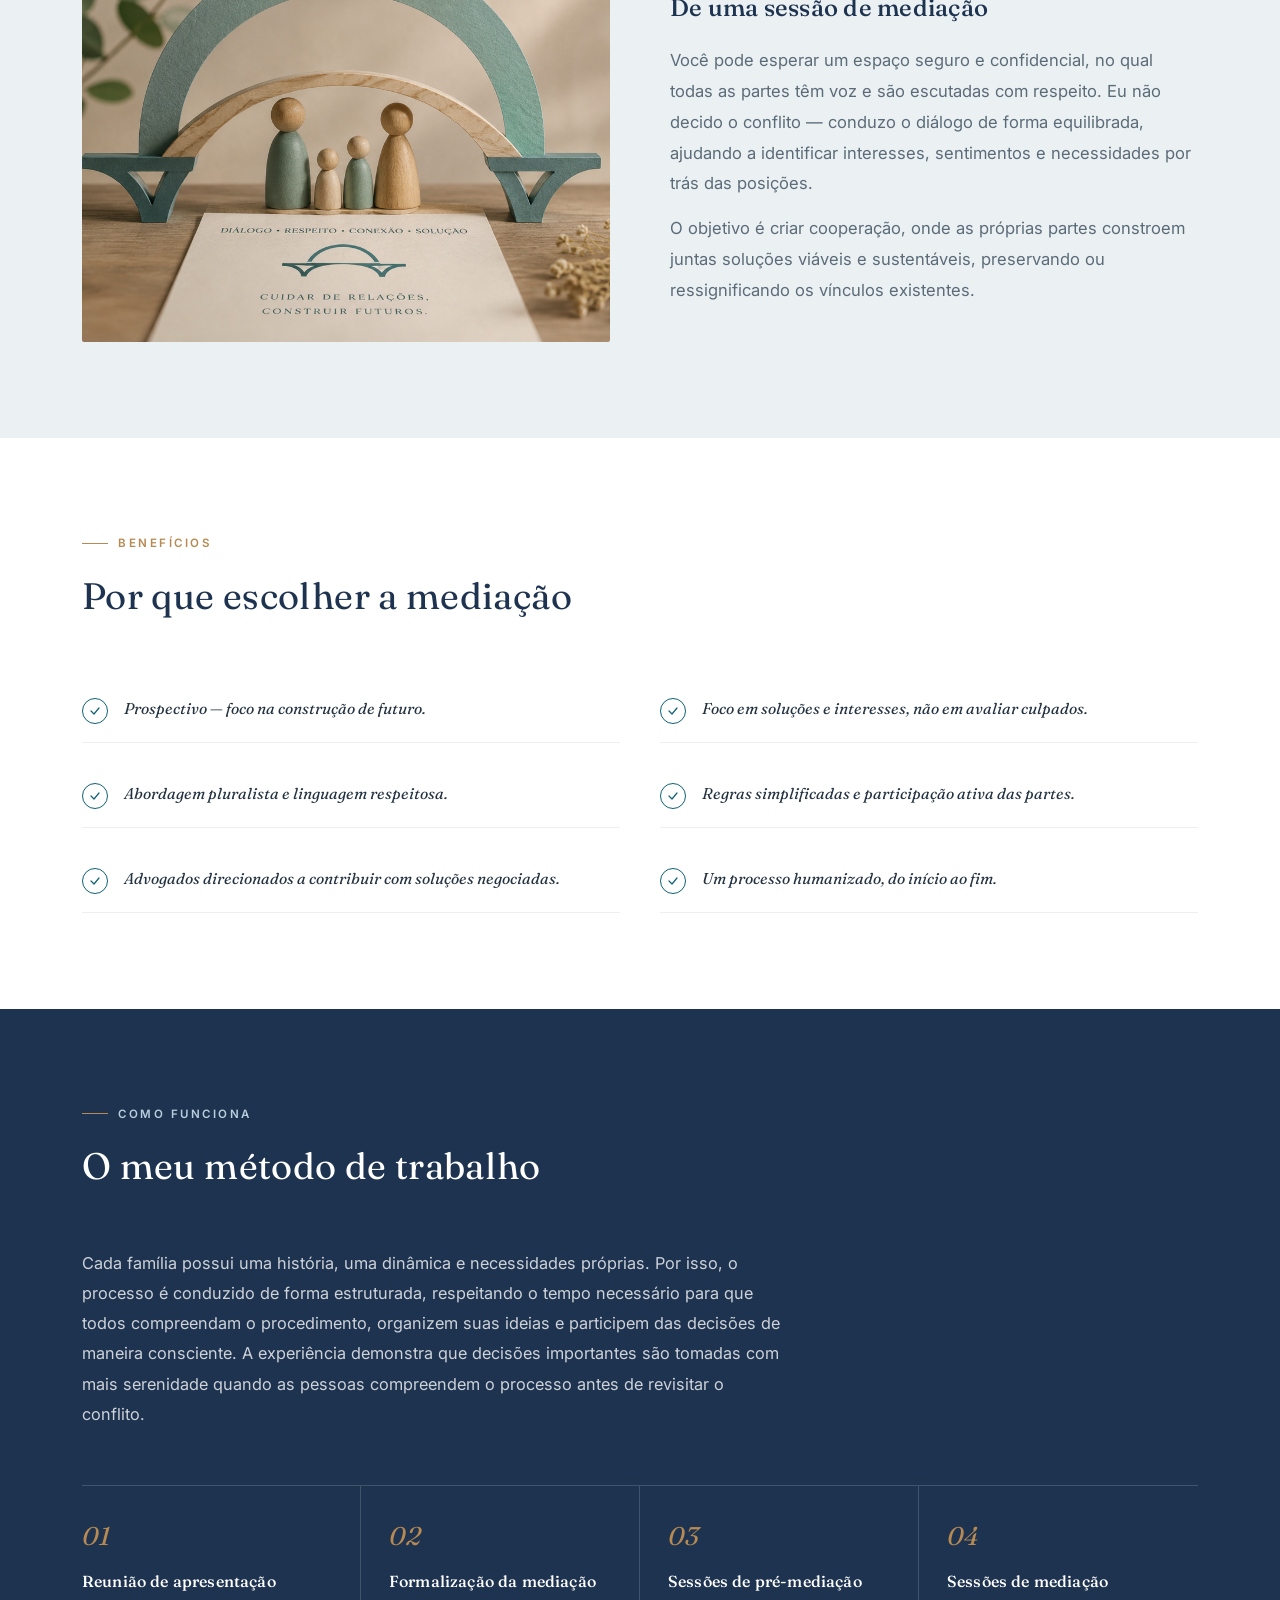
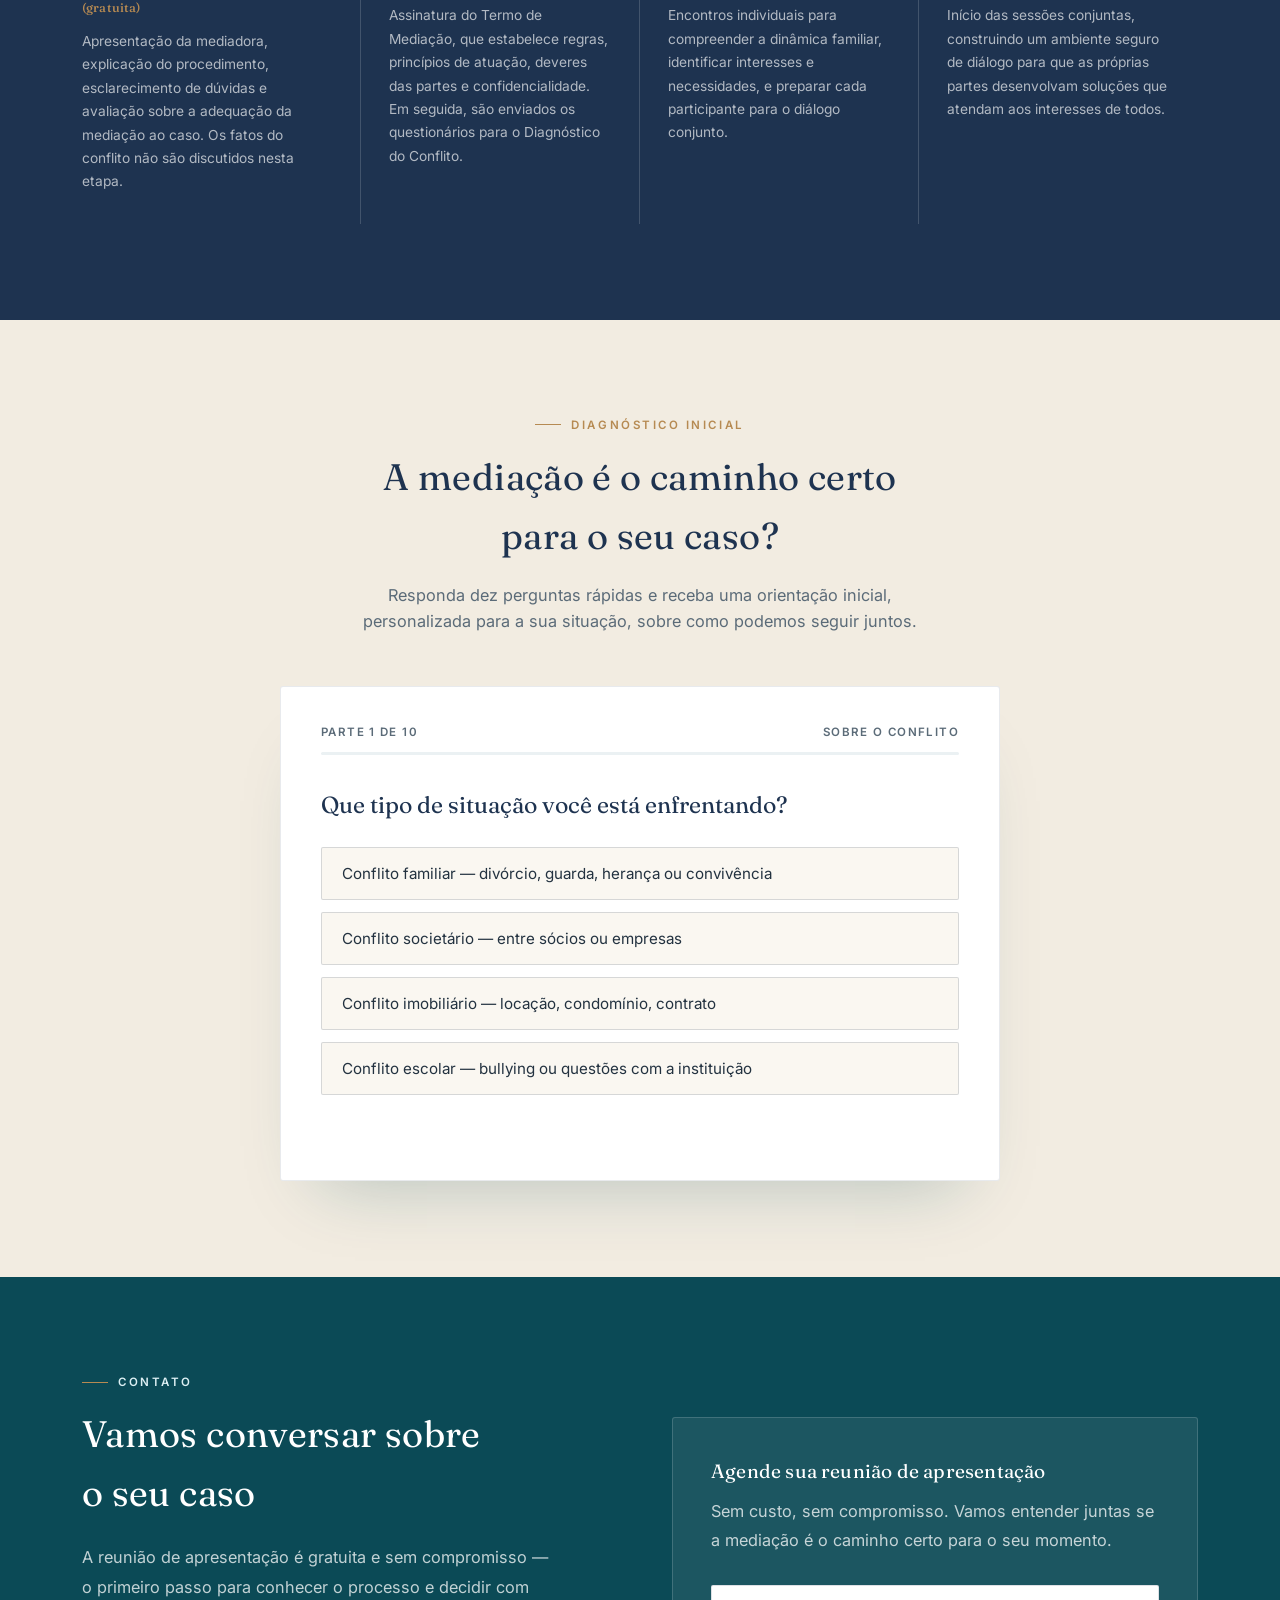
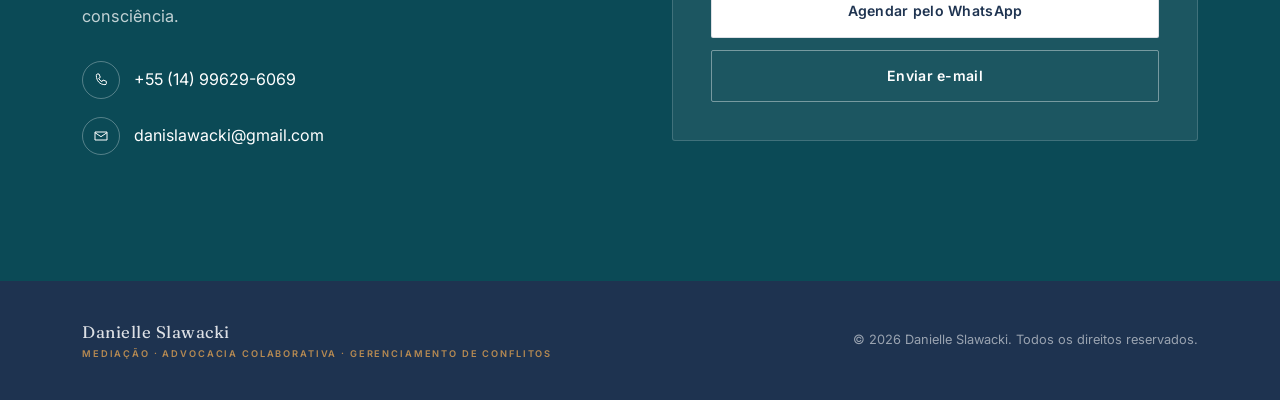
==== commit 8990089a: "Changed some sections" ====
--- a/INDEX~1.HTM
+++ b/INDEX~1.HTM
@@ -216,15 +216,6 @@
   .step h4{color:var(--white); font-size:1rem; margin:12px 0 10px; font-weight:500;}
   .step p{font-size:.86rem; color:rgba(255,255,255,.66); line-height:1.7;}
 
-  .invest{
-    margin-top:56px; padding-top:44px; border-top:1px solid rgba(255,255,255,.16);
-    display:flex; justify-content:space-between; align-items:flex-end; flex-wrap:wrap; gap:24px;
-  }
-  .invest-copy p{color:rgba(255,255,255,.66); font-size:.94rem; max-width:52ch; margin-top:8px;}
-  .invest-price{text-align:right;}
-  .invest-price .amount{font-family:var(--serif); font-size:2.6rem; color:var(--white); font-weight:400;}
-  .invest-price .unit{font-size:.8rem; color:rgba(255,255,255,.6);}
-
   /* ---------- Diagnóstico (quiz) ---------- */
   .diagnostico{background:var(--cream-dark); position:relative;}
   .quiz-shell{
@@ -501,16 +492,6 @@
       </div>
     </div>
 
-    <div class="invest reveal">
-      <div class="invest-copy">
-        <div class="eyebrow" style="color:#B9CEDC;">Investimento</div>
-        <p>Pacote inicial: duas sessões individuais de pré-mediação + uma sessão conjunta de mediação. Novas sessões podem ser agendadas conforme a complexidade do caso.</p>
-      </div>
-      <div class="invest-price">
-        <div class="amount">R$ 650</div>
-        <div class="unit">por sessão · até 1h30</div>
-      </div>
-    </div>
   </div>
 </section>
 
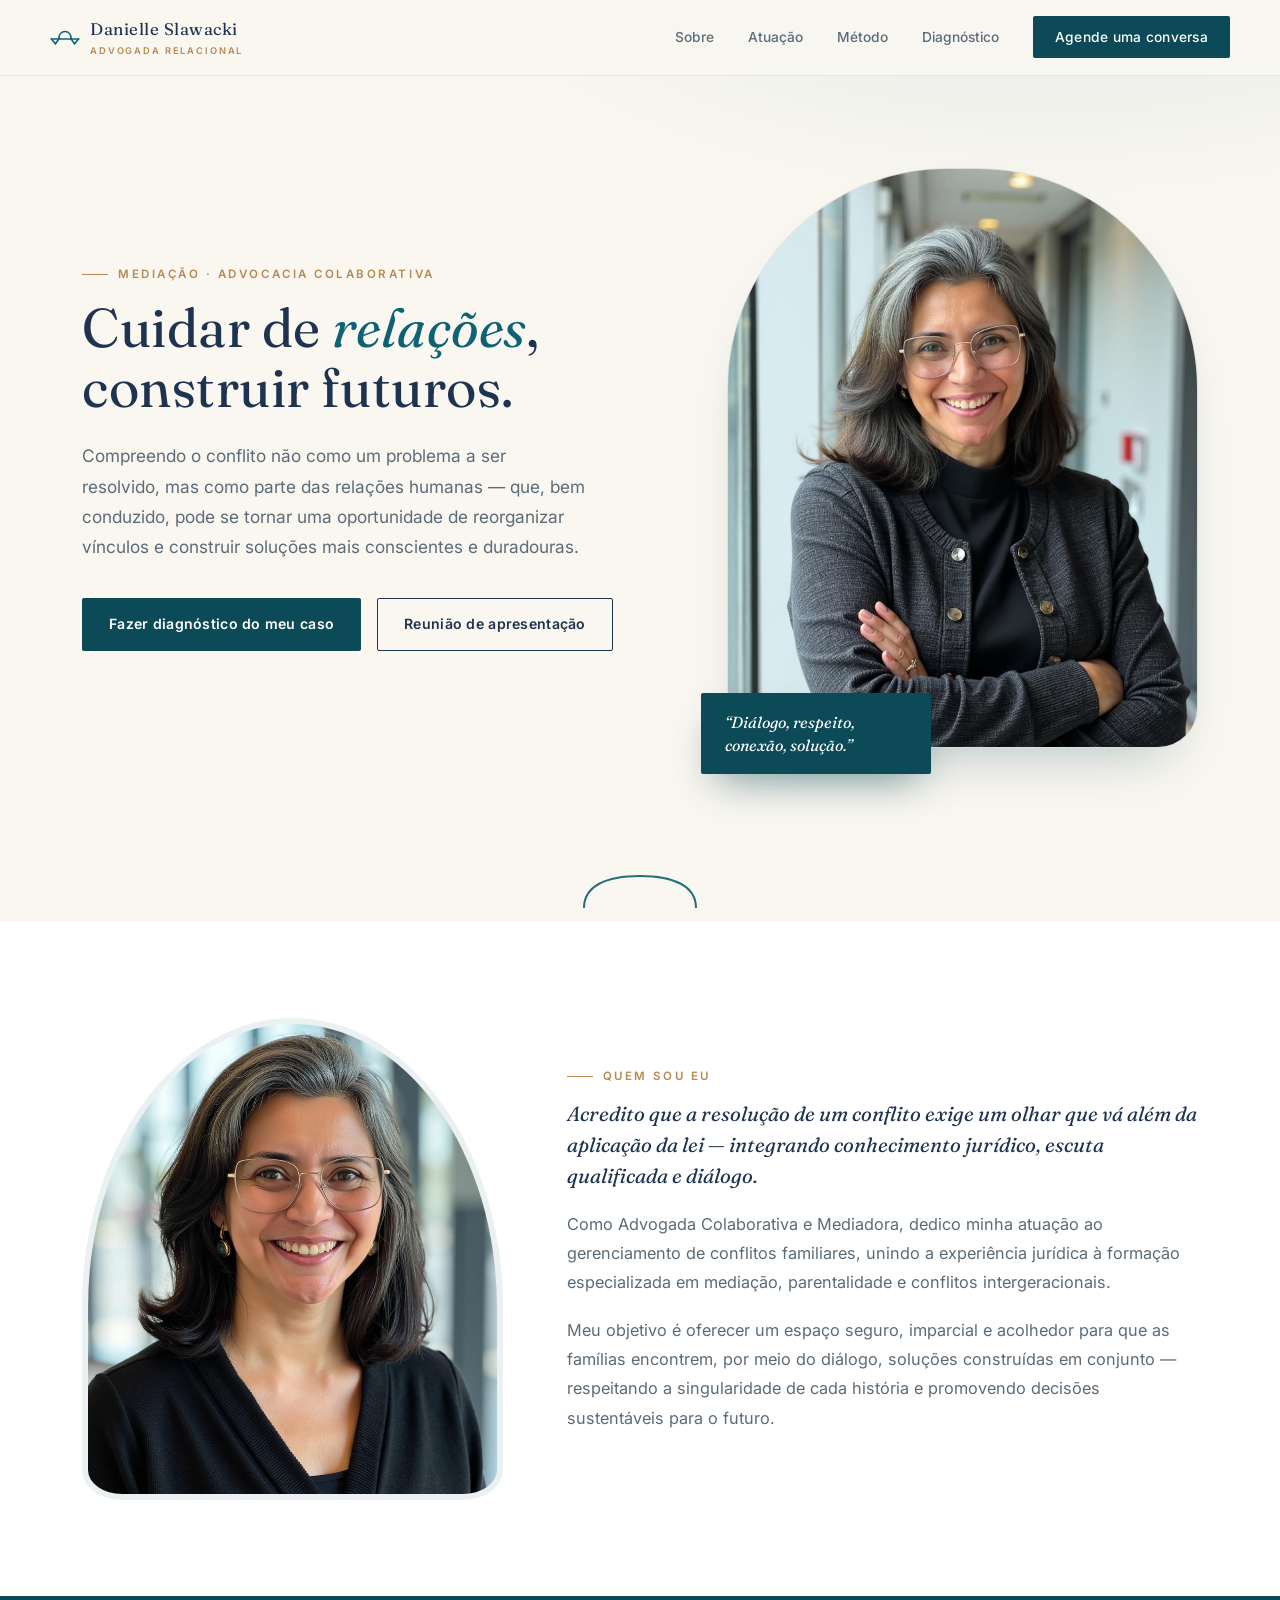
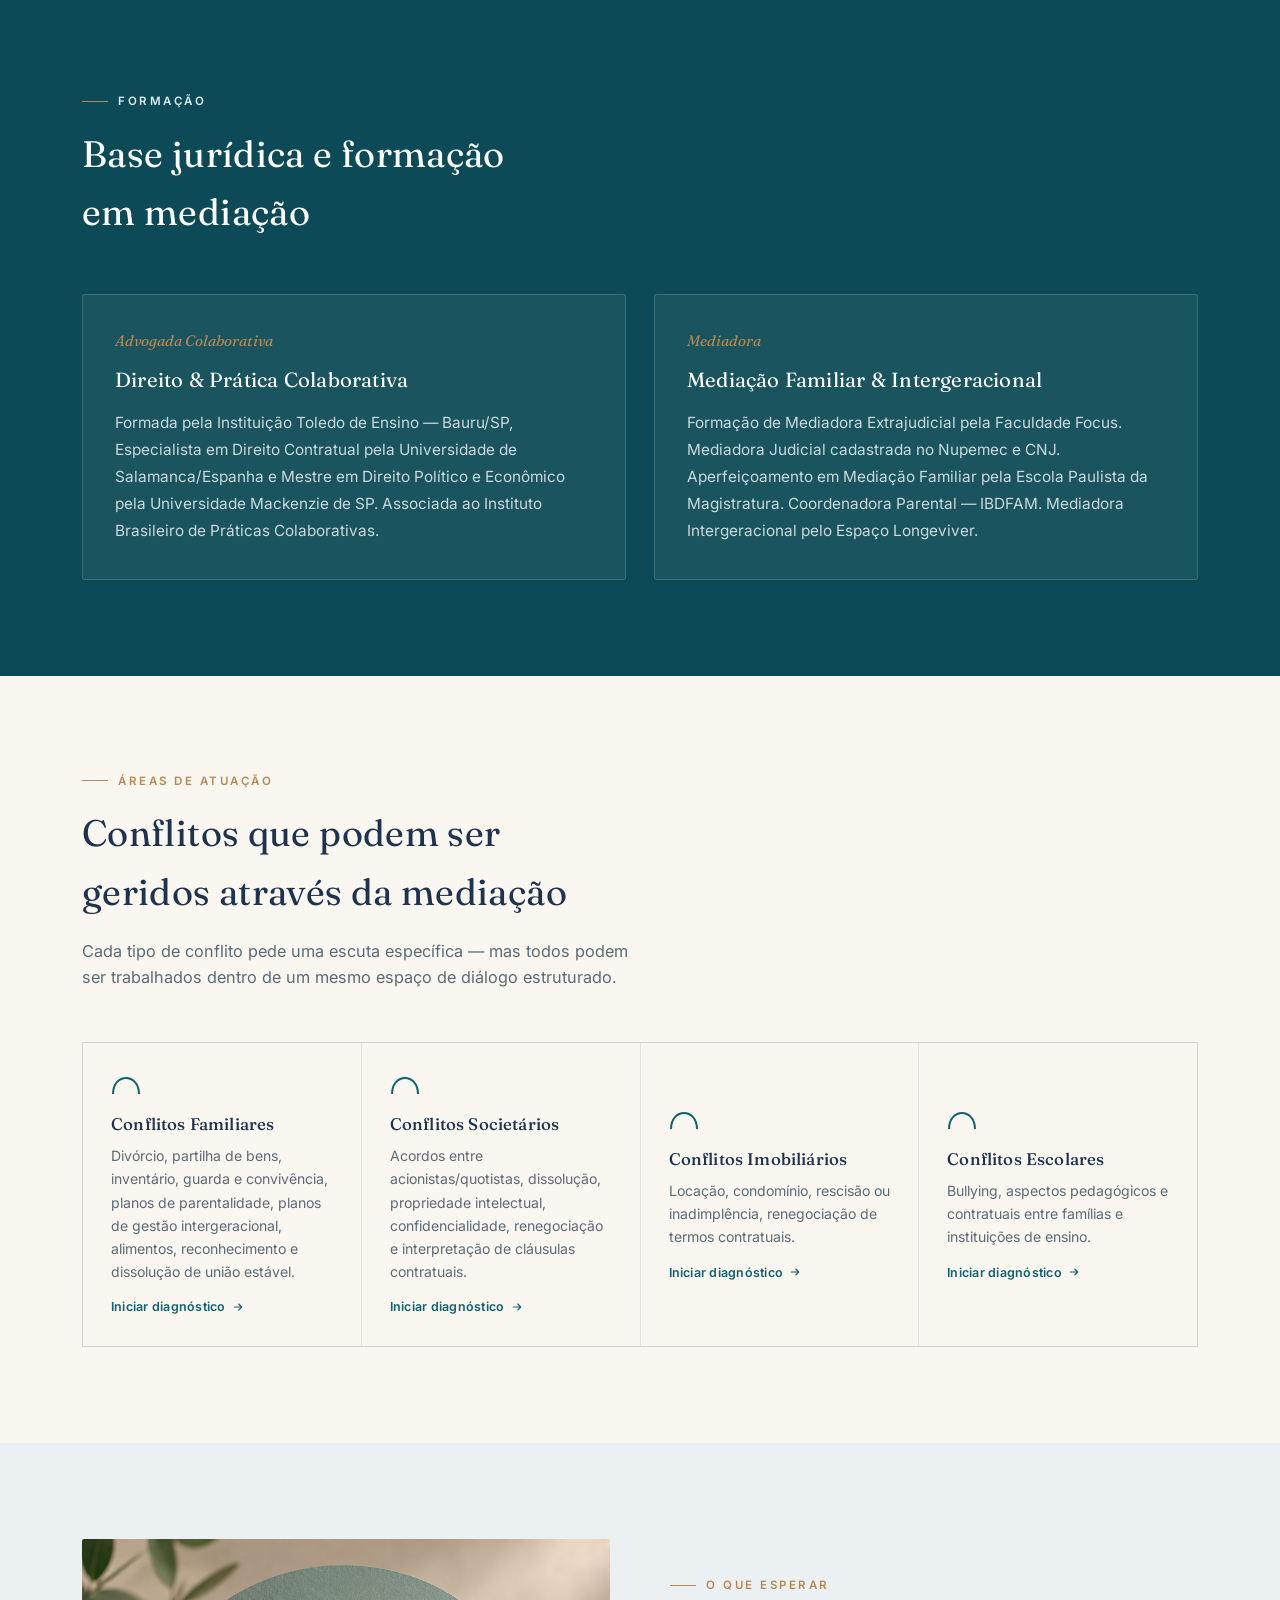
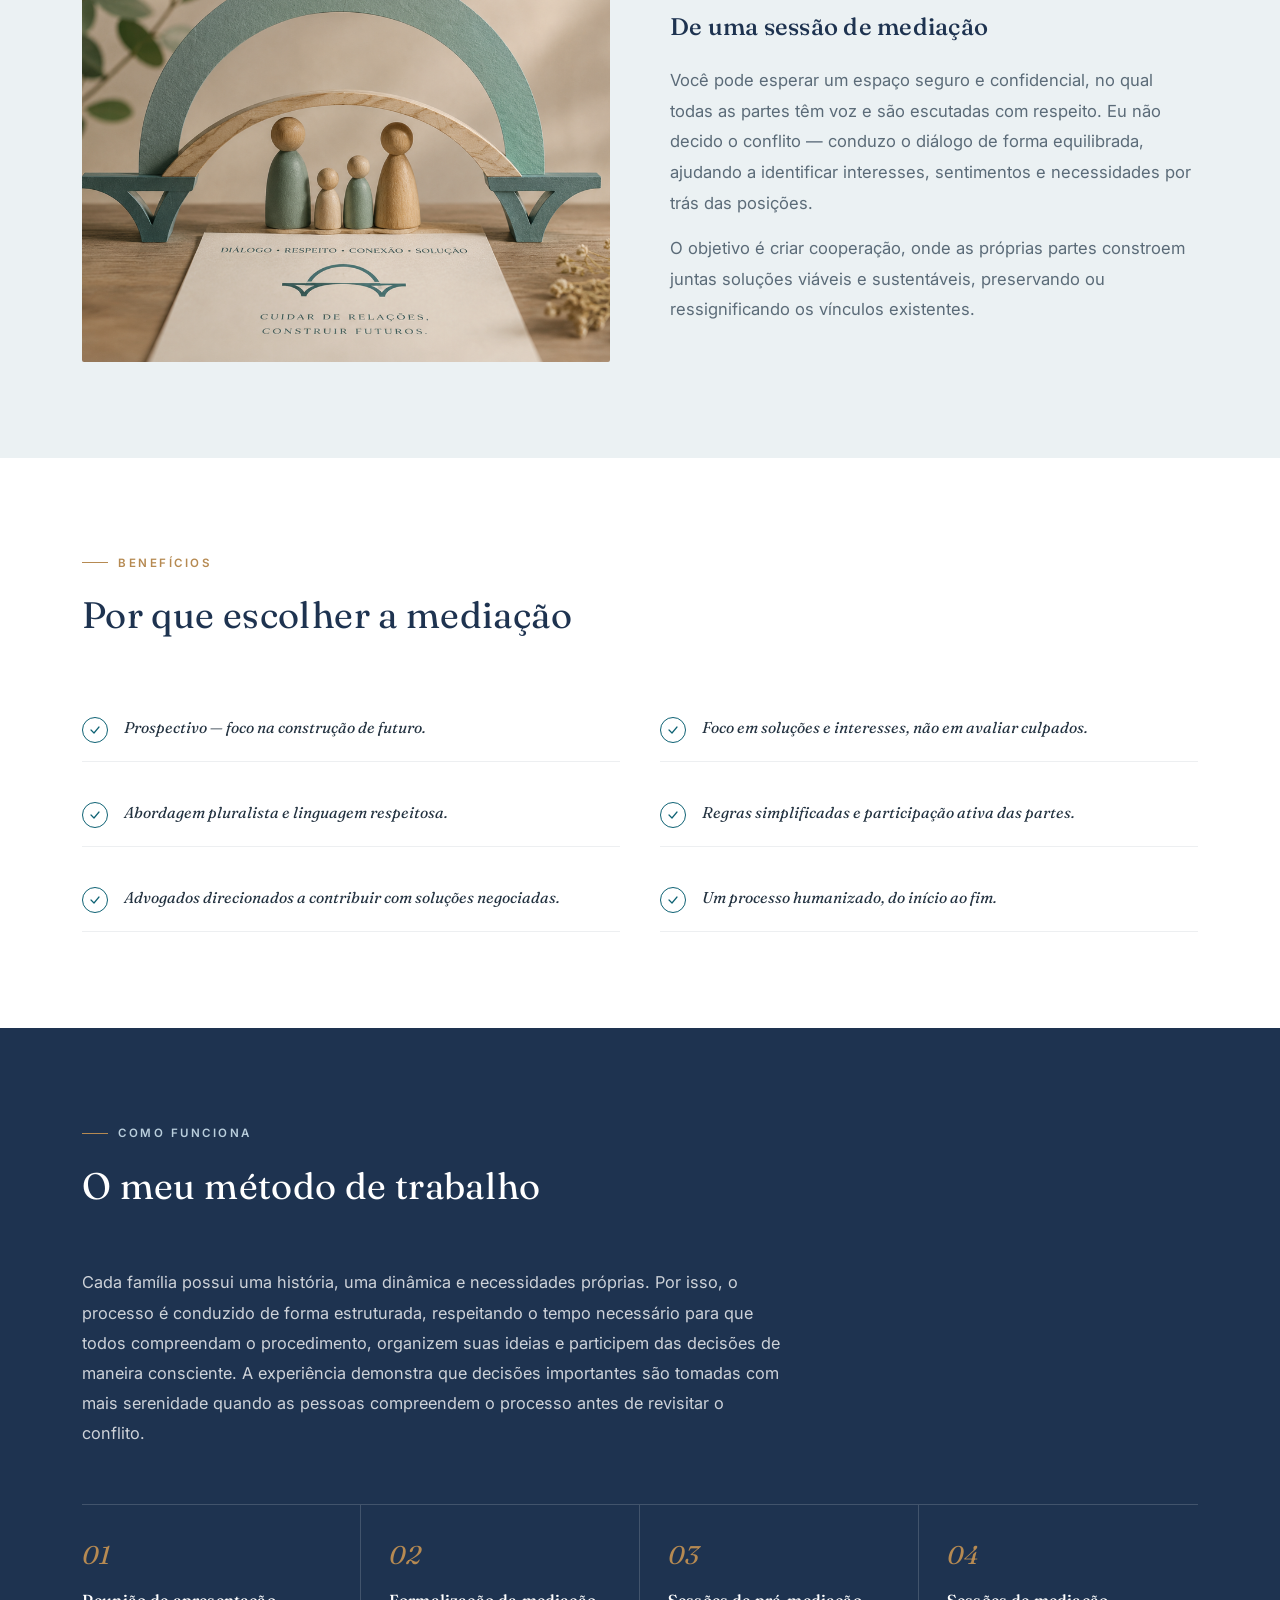
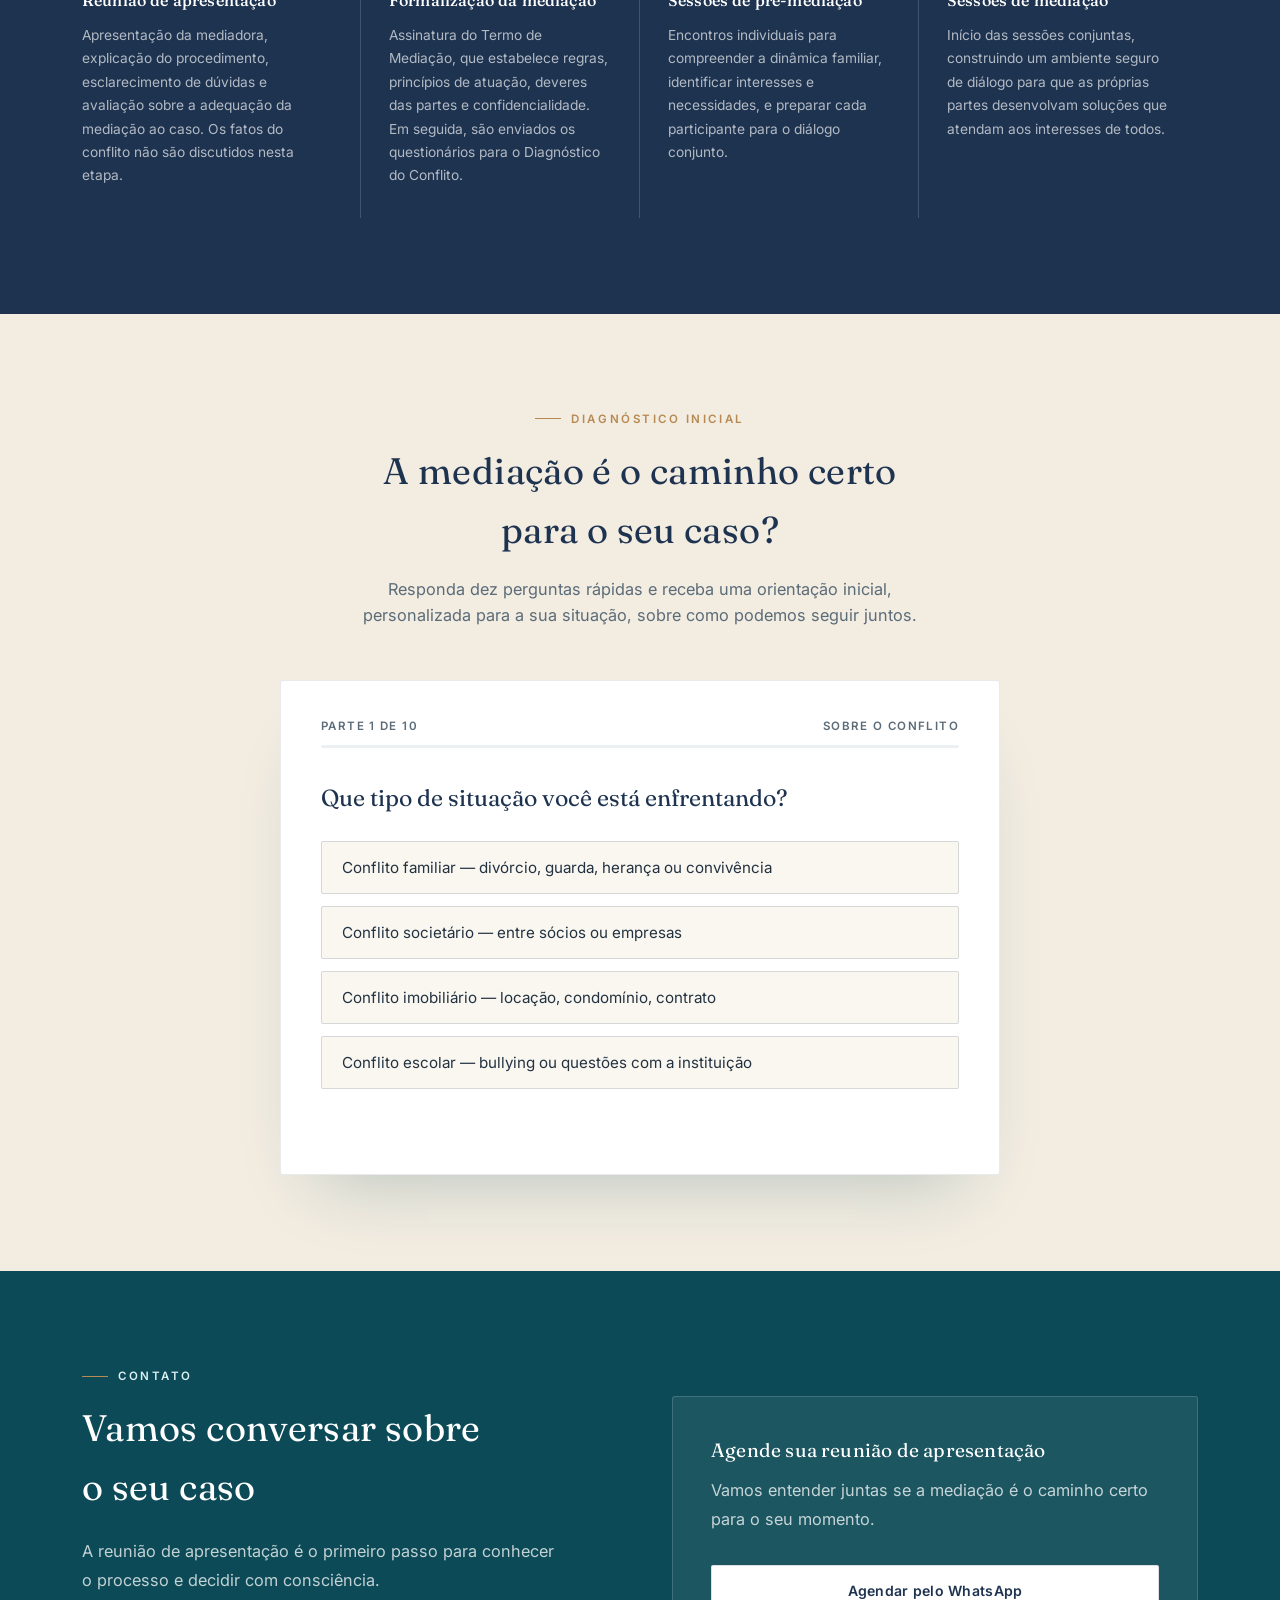
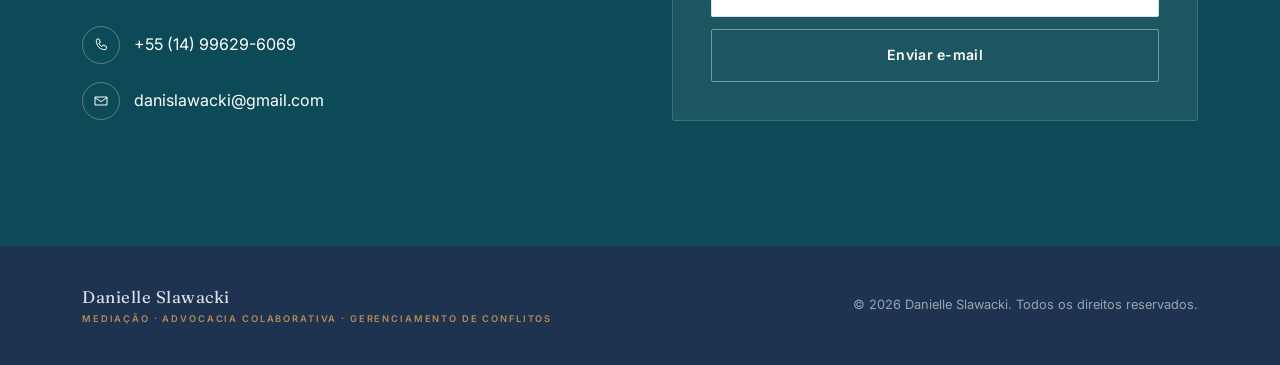
==== commit ddaa57b7: "Add files via upload" ====
--- a/INDEX~1.HTM
+++ b/INDEX~1.HTM
@@ -4,7 +4,7 @@
 <meta charset="UTF-8">
 <meta name="viewport" content="width=device-width, initial-scale=1.0">
 <title>Danielle Slawacki — Advogada Relacional | Mediação e Advocacia Colaborativa</title>
-<meta name="description" content="Mediação, advocacia colaborativa e gerenciamento de conflitos familiares, societários e imobiliários. Reunião de apresentação gratuita.">
+<meta name="description" content="Mediação, advocacia colaborativa e gerenciamento de conflitos familiares, societários e imobiliários. Agende uma reunião de apresentação.">
 <link rel="preconnect" href="https://fonts.googleapis.com">
 <link rel="preconnect" href="https://fonts.gstatic.com" crossorigin>
 <link href="https://fonts.googleapis.com/css2?family=Fraunces:ital,opsz,wght@0,9..144,300;0,9..144,400;0,9..144,500;0,9..144,600;1,9..144,400;1,9..144,500&family=Inter:wght@300;400;500;600;700&display=swap" rel="stylesheet">
@@ -169,10 +169,20 @@
   .areas-grid{display:grid; grid-template-columns:repeat(4,1fr); gap:1px; background:rgba(30,51,80,.1); border:1px solid rgba(30,51,80,.1);}
   @media (max-width:900px){ .areas-grid{grid-template-columns:repeat(2,1fr);} }
   @media (max-width:560px){ .areas-grid{grid-template-columns:1fr;} }
-  .area-card{background:var(--cream); padding:32px 28px;}
+  .area-card{
+    background:var(--cream); padding:32px 28px; border:none; width:100%; text-align:left;
+    font-family:inherit; cursor:pointer; transition:background .2s;
+  }
+  .area-card:hover, .area-card:focus-visible{background:var(--sage-light);}
   .area-card .arch-icon{margin-bottom:16px;}
   .area-card h3{font-size:1.05rem; margin-bottom:10px; font-weight:500;}
   .area-card p{font-size:.88rem; color:var(--ink-soft); line-height:1.65;}
+  .area-cta{
+    display:inline-flex; align-items:center; gap:6px; margin-top:16px; font-size:.78rem; font-weight:600;
+    color:var(--teal); letter-spacing:.02em;
+  }
+  .area-cta svg{width:12px; height:12px; transition:transform .2s;}
+  .area-card:hover .area-cta svg, .area-card:focus-visible .area-cta svg{transform:translateX(3px);}
 
   /* ---------- Sessão / expect ---------- */
   .expect{background:var(--sage-light);}
@@ -329,7 +339,7 @@
       <p class="lede">Compreendo o conflito não como um problema a ser resolvido, mas como parte das relações humanas — que, bem conduzido, pode se tornar uma oportunidade de reorganizar vínculos e construir soluções mais conscientes e duradouras.</p>
       <div class="hero-ctas">
         <a href="#diagnostico" class="btn btn-primary">Fazer diagnóstico do meu caso</a>
-        <a href="#contato" class="btn btn-outline">Reunião de apresentação — gratuita</a>
+        <a href="#contato" class="btn btn-outline">Reunião de apresentação</a>
       </div>
     </div>
     <div class="hero-photo reveal in">
@@ -395,34 +405,38 @@
       <p>Cada tipo de conflito pede uma escuta específica — mas todos podem ser trabalhados dentro de um mesmo espaço de diálogo estruturado.</p>
     </div>
     <div class="areas-grid reveal">
-      <div class="area-card">
+      <button type="button" class="area-card" data-tipo="familiar">
         <div class="arch-icon">
           <svg width="30" height="20" viewBox="0 0 30 20" fill="none"><path d="M2 19C2 8 9 3 15 3C21 3 28 8 28 19" stroke="#0E6274" stroke-width="2"/></svg>
         </div>
         <h3>Conflitos Familiares</h3>
         <p>Divórcio, partilha de bens, inventário, guarda e convivência, planos de parentalidade, planos de gestão intergeracional, alimentos, reconhecimento e dissolução de união estável.</p>
-      </div>
-      <div class="area-card">
+        <span class="area-cta">Iniciar diagnóstico <svg viewBox="0 0 16 16" fill="none"><path d="M3 8h10M9 4l4 4-4 4" stroke="currentColor" stroke-width="1.5" stroke-linecap="round" stroke-linejoin="round"/></svg></span>
+      </button>
+      <button type="button" class="area-card" data-tipo="societario">
         <div class="arch-icon">
           <svg width="30" height="20" viewBox="0 0 30 20" fill="none"><path d="M2 19C2 8 9 3 15 3C21 3 28 8 28 19" stroke="#0E6274" stroke-width="2"/></svg>
         </div>
         <h3>Conflitos Societários</h3>
         <p>Acordos entre acionistas/quotistas, dissolução, propriedade intelectual, confidencialidade, renegociação e interpretação de cláusulas contratuais.</p>
-      </div>
-      <div class="area-card">
+        <span class="area-cta">Iniciar diagnóstico <svg viewBox="0 0 16 16" fill="none"><path d="M3 8h10M9 4l4 4-4 4" stroke="currentColor" stroke-width="1.5" stroke-linecap="round" stroke-linejoin="round"/></svg></span>
+      </button>
+      <button type="button" class="area-card" data-tipo="imobiliario">
         <div class="arch-icon">
           <svg width="30" height="20" viewBox="0 0 30 20" fill="none"><path d="M2 19C2 8 9 3 15 3C21 3 28 8 28 19" stroke="#0E6274" stroke-width="2"/></svg>
         </div>
         <h3>Conflitos Imobiliários</h3>
         <p>Locação, condomínio, rescisão ou inadimplência, renegociação de termos contratuais.</p>
-      </div>
-      <div class="area-card">
+        <span class="area-cta">Iniciar diagnóstico <svg viewBox="0 0 16 16" fill="none"><path d="M3 8h10M9 4l4 4-4 4" stroke="currentColor" stroke-width="1.5" stroke-linecap="round" stroke-linejoin="round"/></svg></span>
+      </button>
+      <button type="button" class="area-card" data-tipo="escolar">
         <div class="arch-icon">
           <svg width="30" height="20" viewBox="0 0 30 20" fill="none"><path d="M2 19C2 8 9 3 15 3C21 3 28 8 28 19" stroke="#0E6274" stroke-width="2"/></svg>
         </div>
         <h3>Conflitos Escolares</h3>
         <p>Bullying, aspectos pedagógicos e contratuais entre famílias e instituições de ensino.</p>
-      </div>
+        <span class="area-cta">Iniciar diagnóstico <svg viewBox="0 0 16 16" fill="none"><path d="M3 8h10M9 4l4 4-4 4" stroke="currentColor" stroke-width="1.5" stroke-linecap="round" stroke-linejoin="round"/></svg></span>
+      </button>
     </div>
   </div>
 </section>
@@ -472,7 +486,7 @@
     <div class="steps reveal">
       <div class="step">
         <span class="snum">01</span>
-        <h4>Reunião de apresentação<br><em style="color:#B68A52; font-style:normal; font-size:.78rem;">(gratuita)</em></h4>
+        <h4>Reunião de apresentação</h4>
         <p>Apresentação da mediadora, explicação do procedimento, esclarecimento de dúvidas e avaliação sobre a adequação da mediação ao caso. Os fatos do conflito não são discutidos nesta etapa.</p>
       </div>
       <div class="step">
@@ -641,7 +655,7 @@
     <div class="reveal">
       <div class="eyebrow">Contato</div>
       <h2>Vamos conversar sobre<br>o seu caso</h2>
-      <p>A reunião de apresentação é gratuita e sem compromisso — o primeiro passo para conhecer o processo e decidir com consciência.</p>
+      <p>A reunião de apresentação é o primeiro passo para conhecer o processo e decidir com consciência.</p>
       <div class="contact-list">
         <div class="contact-item">
           <span class="ico"><svg viewBox="0 0 24 24" fill="none"><path d="M6 3h3l2 5-2.5 1.5a11 11 0 0 0 5 5L15 12l5 2v3a2 2 0 0 1-2 2C10.5 19 5 13.5 5 5a2 2 0 0 1 1-2Z" stroke="#fff" stroke-width="1.5" stroke-linejoin="round"/></svg></span>
@@ -656,8 +670,8 @@
 
     <div class="contact-card reveal">
       <h3>Agende sua reunião de apresentação</h3>
-      <p>Sem custo, sem compromisso. Vamos entender juntas se a mediação é o caminho certo para o seu momento.</p>
-      <a href="https://wa.me/5514996296069?text=Ol%C3%A1%2C%20Danielle!%20Gostaria%20de%20agendar%20uma%20reuni%C3%A3o%20de%20apresenta%C3%A7%C3%A3o%20gratuita." target="_blank" class="btn btn-light" style="width:100%; justify-content:center; margin-bottom:12px;">Agendar pelo WhatsApp</a>
+      <p>Vamos entender juntas se a mediação é o caminho certo para o seu momento.</p>
+      <a href="https://wa.me/5514996296069?text=Ol%C3%A1%2C%20Danielle!%20Gostaria%20de%20agendar%20uma%20reuni%C3%A3o%20de%20apresenta%C3%A7%C3%A3o." target="_blank" class="btn btn-light" style="width:100%; justify-content:center; margin-bottom:12px;">Agendar pelo WhatsApp</a>
       <a href="mailto:danislawacki@gmail.com?subject=Reuni%C3%A3o%20de%20apresenta%C3%A7%C3%A3o" class="btn btn-outline" style="width:100%; justify-content:center; border-color:rgba(255,255,255,.4); color:#fff;">Enviar e-mail</a>
     </div>
   </div>
@@ -677,6 +691,19 @@
   const navLinks = document.getElementById('navLinks');
   menuBtn.addEventListener('click', () => navLinks.classList.toggle('open'));
   navLinks.querySelectorAll('a').forEach(a => a.addEventListener('click', () => navLinks.classList.remove('open')));
+
+  // Áreas de atuação clicáveis — levam direto pro diagnóstico já com o tipo selecionado
+  document.querySelectorAll('.area-card').forEach(card => {
+    card.addEventListener('click', () => {
+      const tipo = card.getAttribute('data-tipo');
+      const quizShellEl = document.getElementById('quizShell');
+      quizShellEl.scrollIntoView({ behavior: 'smooth', block: 'center' });
+      setTimeout(() => {
+        const optBtn = document.querySelector('.quiz-options[data-q="0"] .quiz-option[data-value="' + tipo + '"]');
+        if (optBtn) optBtn.click();
+      }, 500);
+    });
+  });
 
   // Reveal on scroll
   const revealEls = document.querySelectorAll('.reveal');
@@ -839,7 +866,7 @@
     sentences.push(closing);
 
     const title = 'Seu caso ' + tipo + ' tem bom potencial para mediação.';
-    const body = sentences.join(' ') + ' O próximo passo é uma Reunião de Apresentação — gratuita e sem compromisso.';
+    const body = sentences.join(' ') + ' O próximo passo é uma Reunião de Apresentação.';
 
     document.getElementById('resultTitle').textContent = title;
     document.getElementById('resultBody').textContent = body;
@@ -858,7 +885,7 @@
     const summaryLines = Object.keys(labelMap).map(k => labelMap[k][answers[k]]).filter(Boolean).join(', ');
 
     const waText = encodeURIComponent(
-      'Olá, Danielle! Fiz o diagnóstico inicial no site e gostaria de agendar uma reunião de apresentação gratuita.\n\n' +
+      'Olá, Danielle! Fiz o diagnóstico inicial no site e gostaria de agendar uma reunião de apresentação.\n\n' +
       'Tipo de conflito: ' + tipo + '\n' +
       'Resumo das respostas: ' + summaryLines + '.'
     );
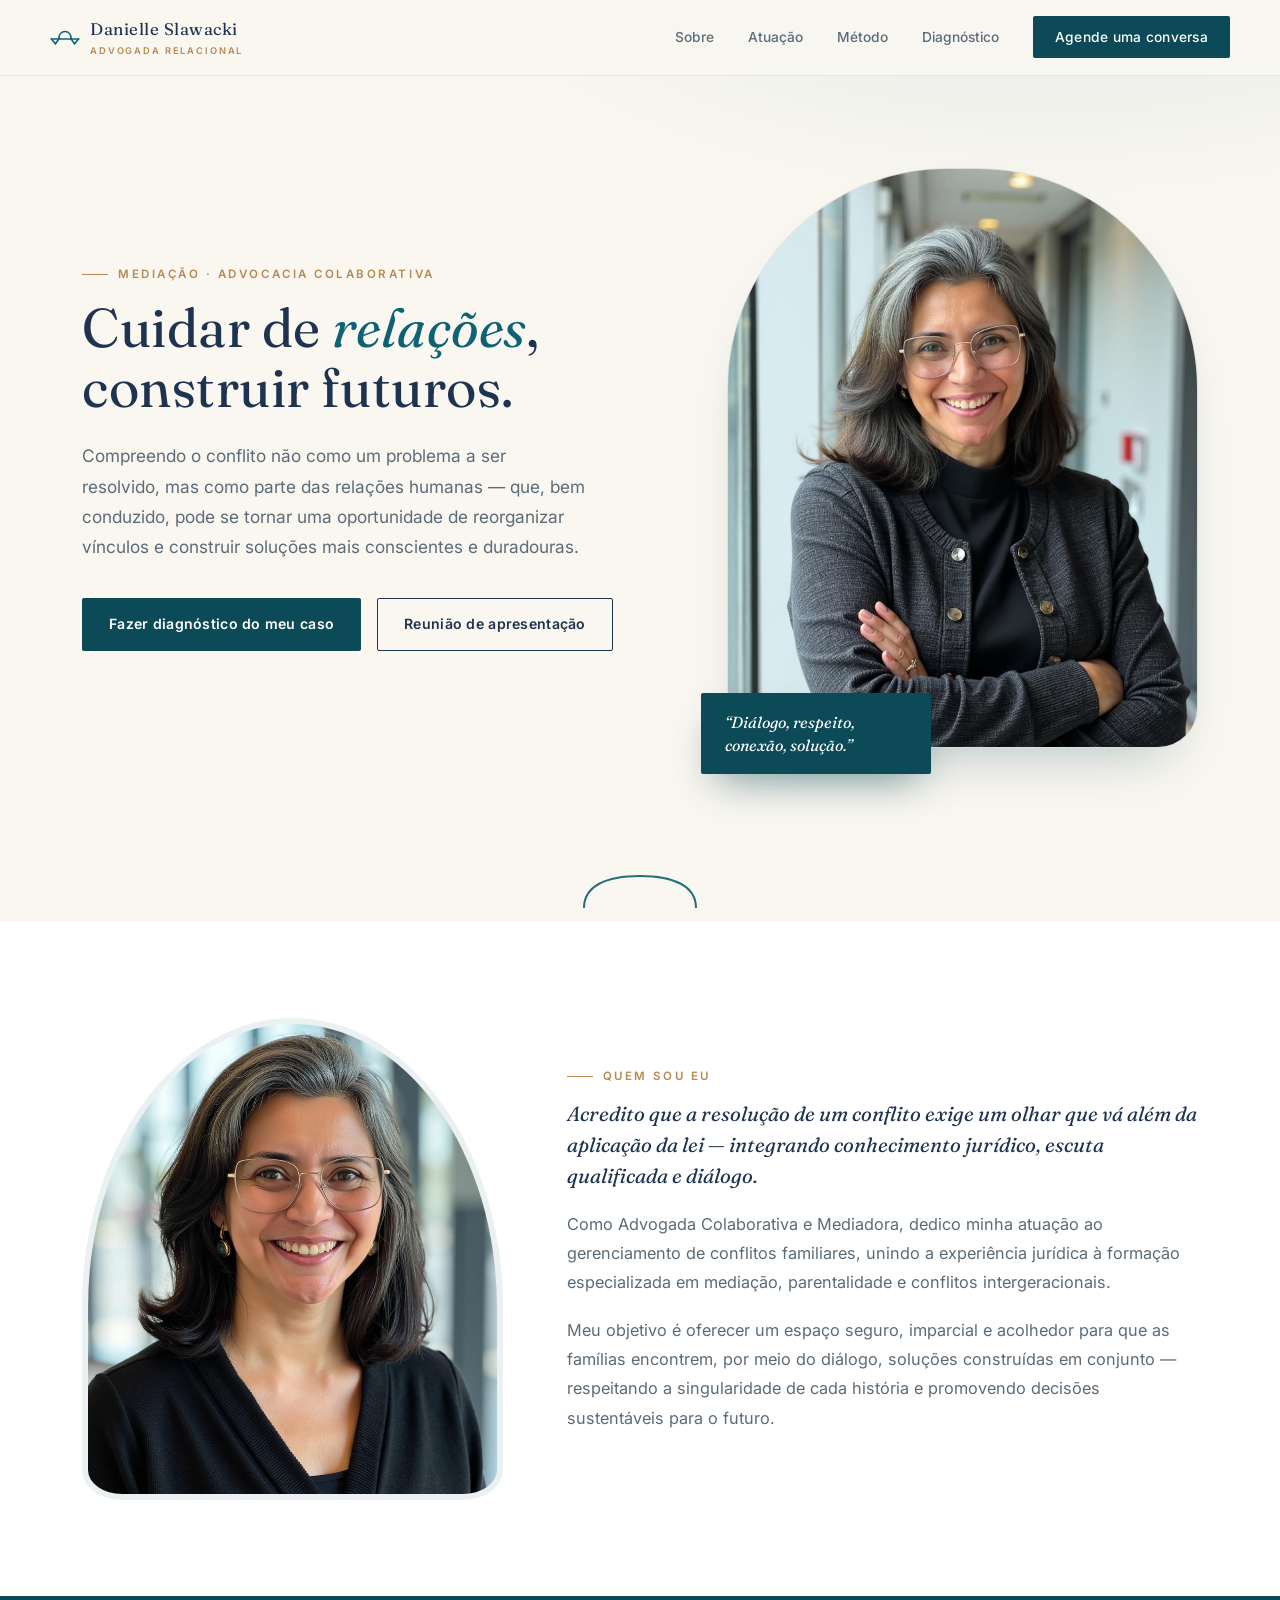
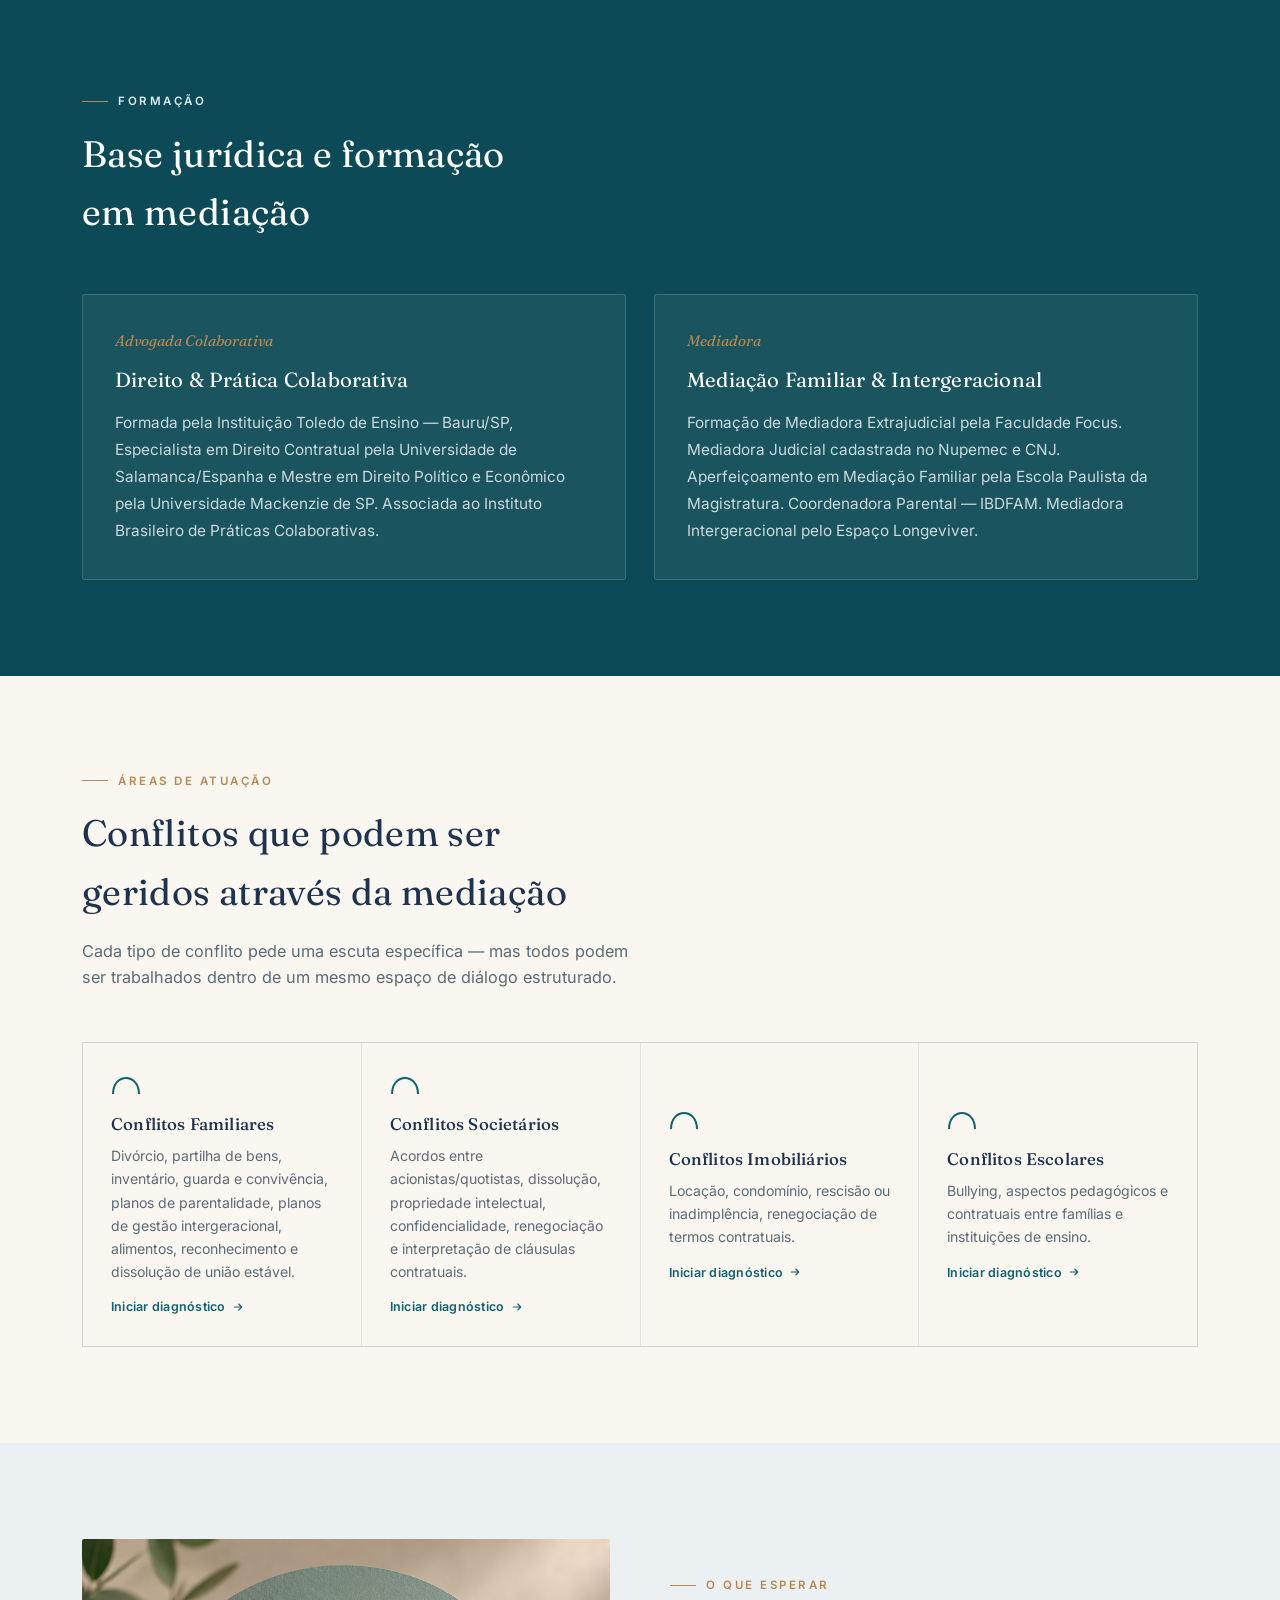
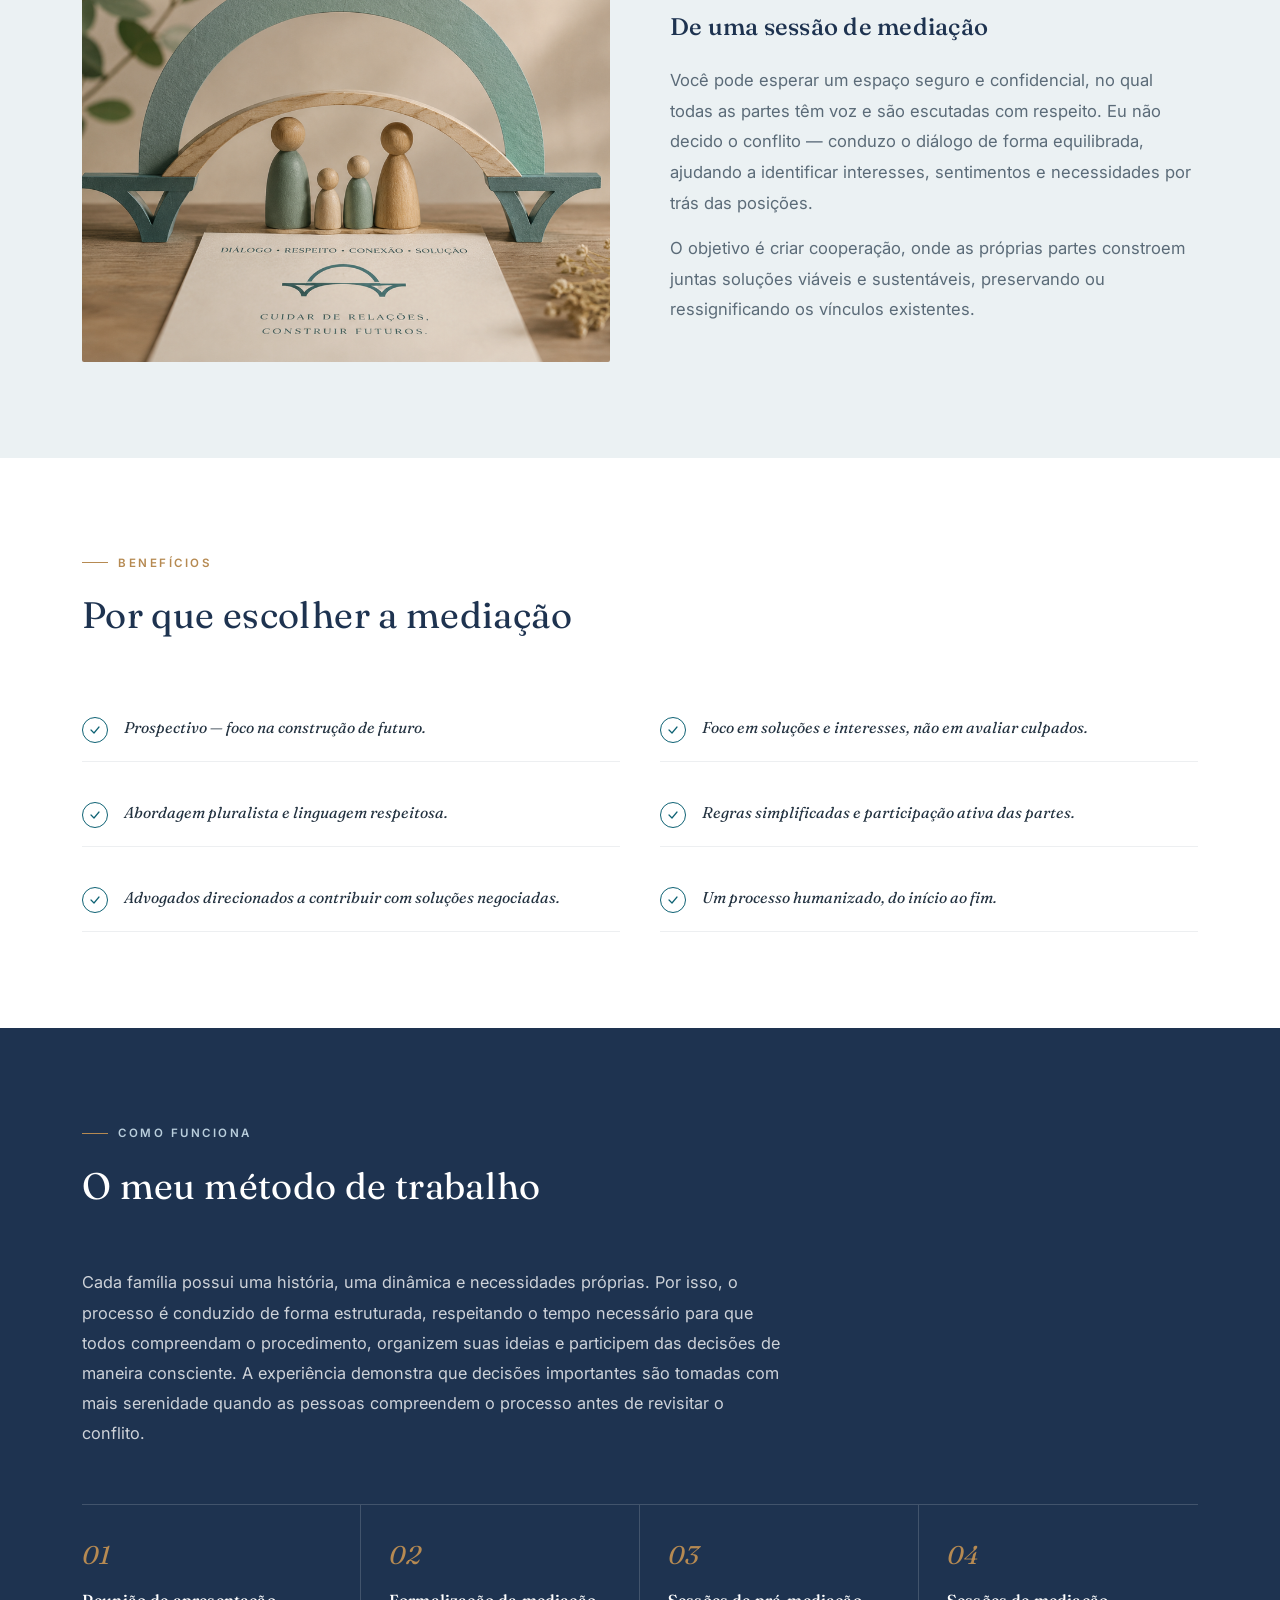
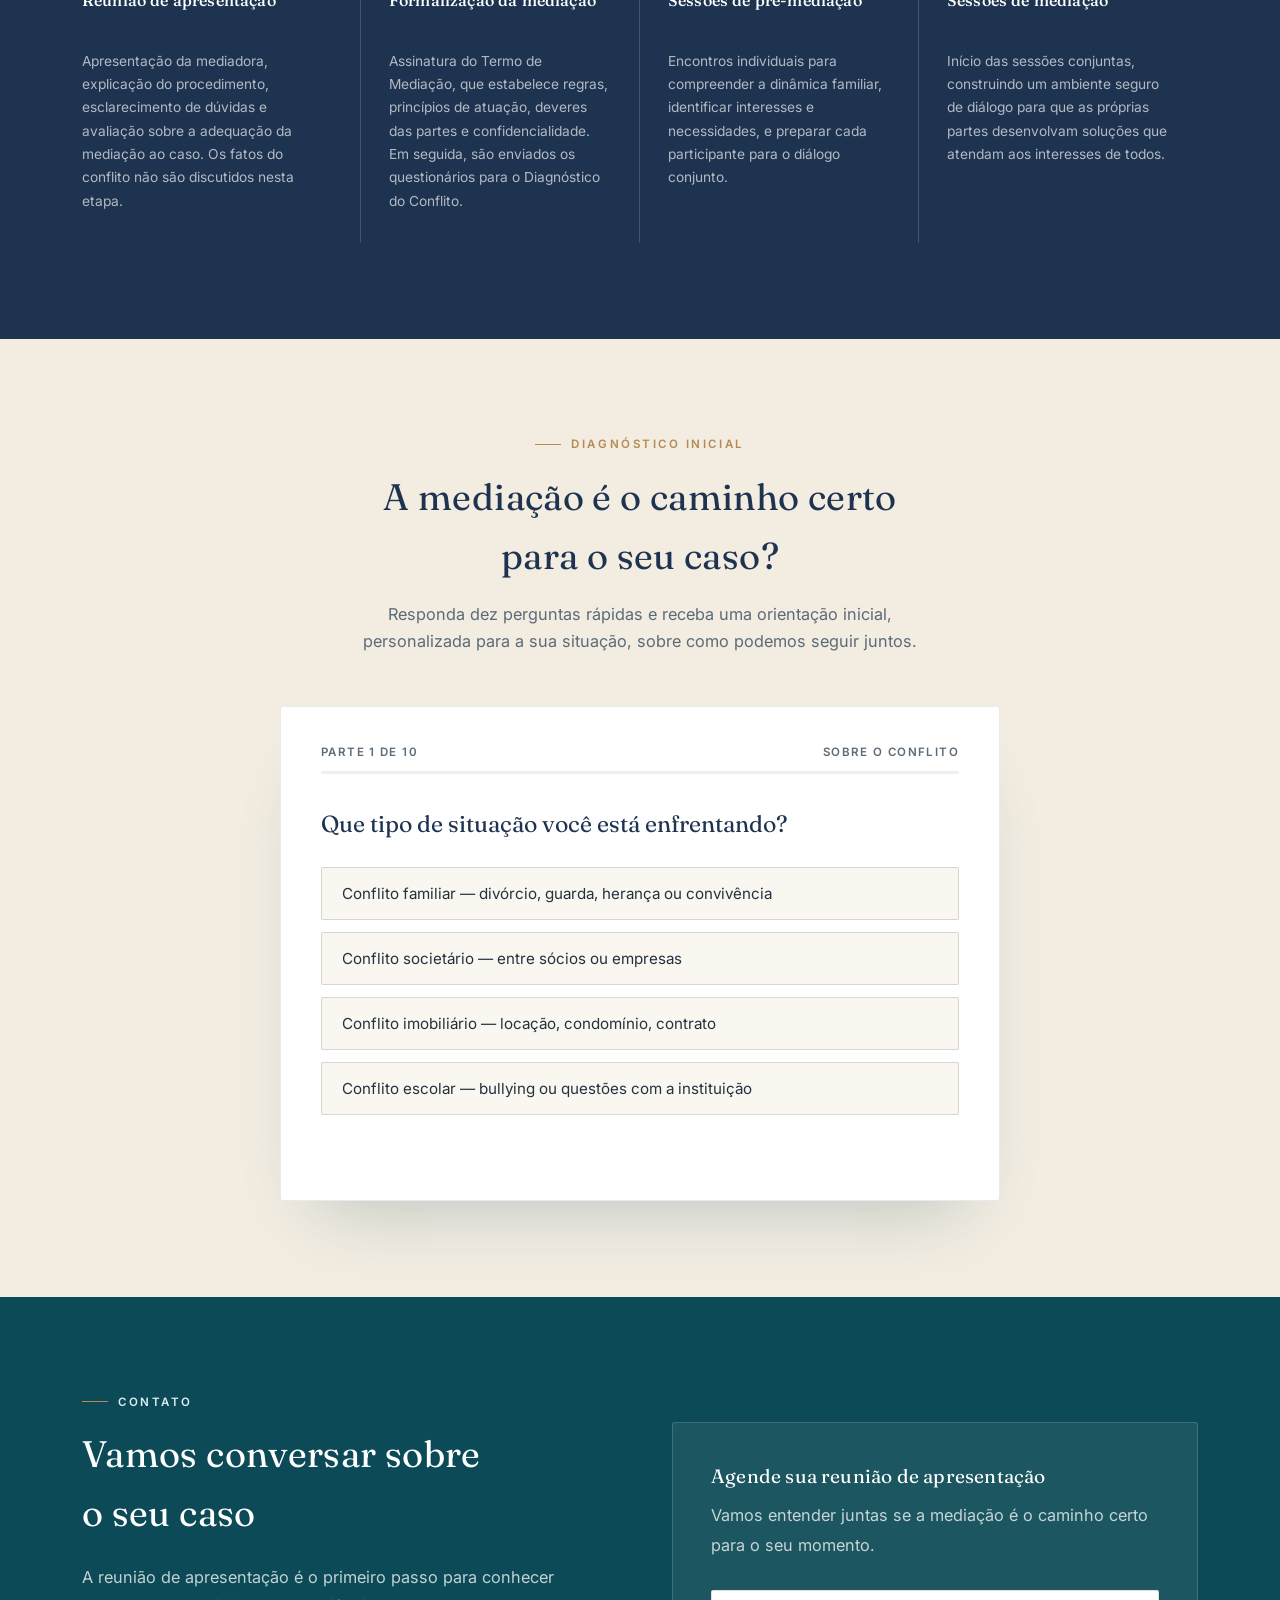
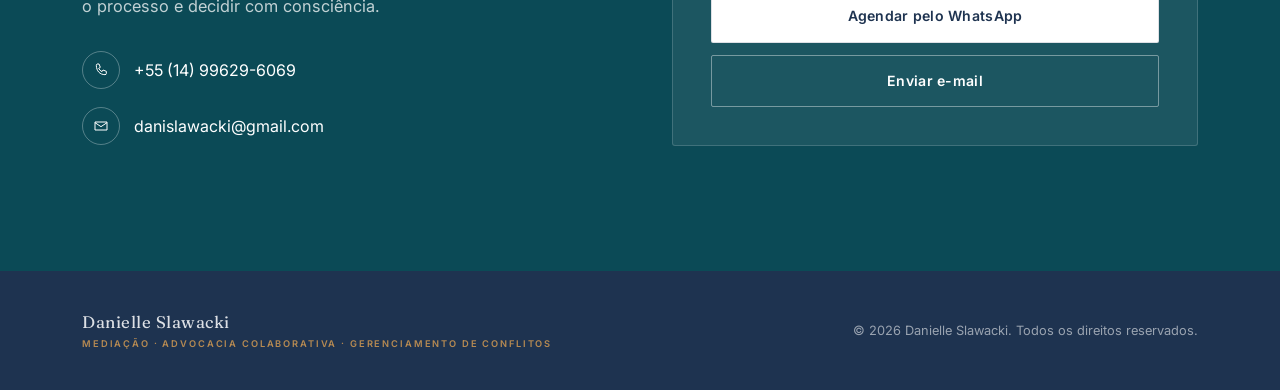
==== commit e3de3a51: "Add files via upload" ====
--- a/INDEX~1.HTM
+++ b/INDEX~1.HTM
@@ -223,7 +223,8 @@
   @media (max-width:900px){ .step:nth-child(2n){border-right:none;} }
   @media (max-width:560px){ .step{border-right:none !important; border-bottom:1px solid rgba(255,255,255,.16);} }
   .step .snum{font-family:var(--serif); font-style:italic; font-size:1.6rem; color:var(--gold);}
-  .step h4{color:var(--white); font-size:1rem; margin:12px 0 10px; font-weight:500;}
+  .step h4{color:var(--white); font-size:1rem; margin:12px 0 10px; font-weight:500; min-height:3.2rem; display:flex; align-items:flex-start;}
+  @media (max-width:560px){ .step h4{min-height:0;} }
   .step p{font-size:.86rem; color:rgba(255,255,255,.66); line-height:1.7;}
 
   /* ---------- Diagnóstico (quiz) ---------- */
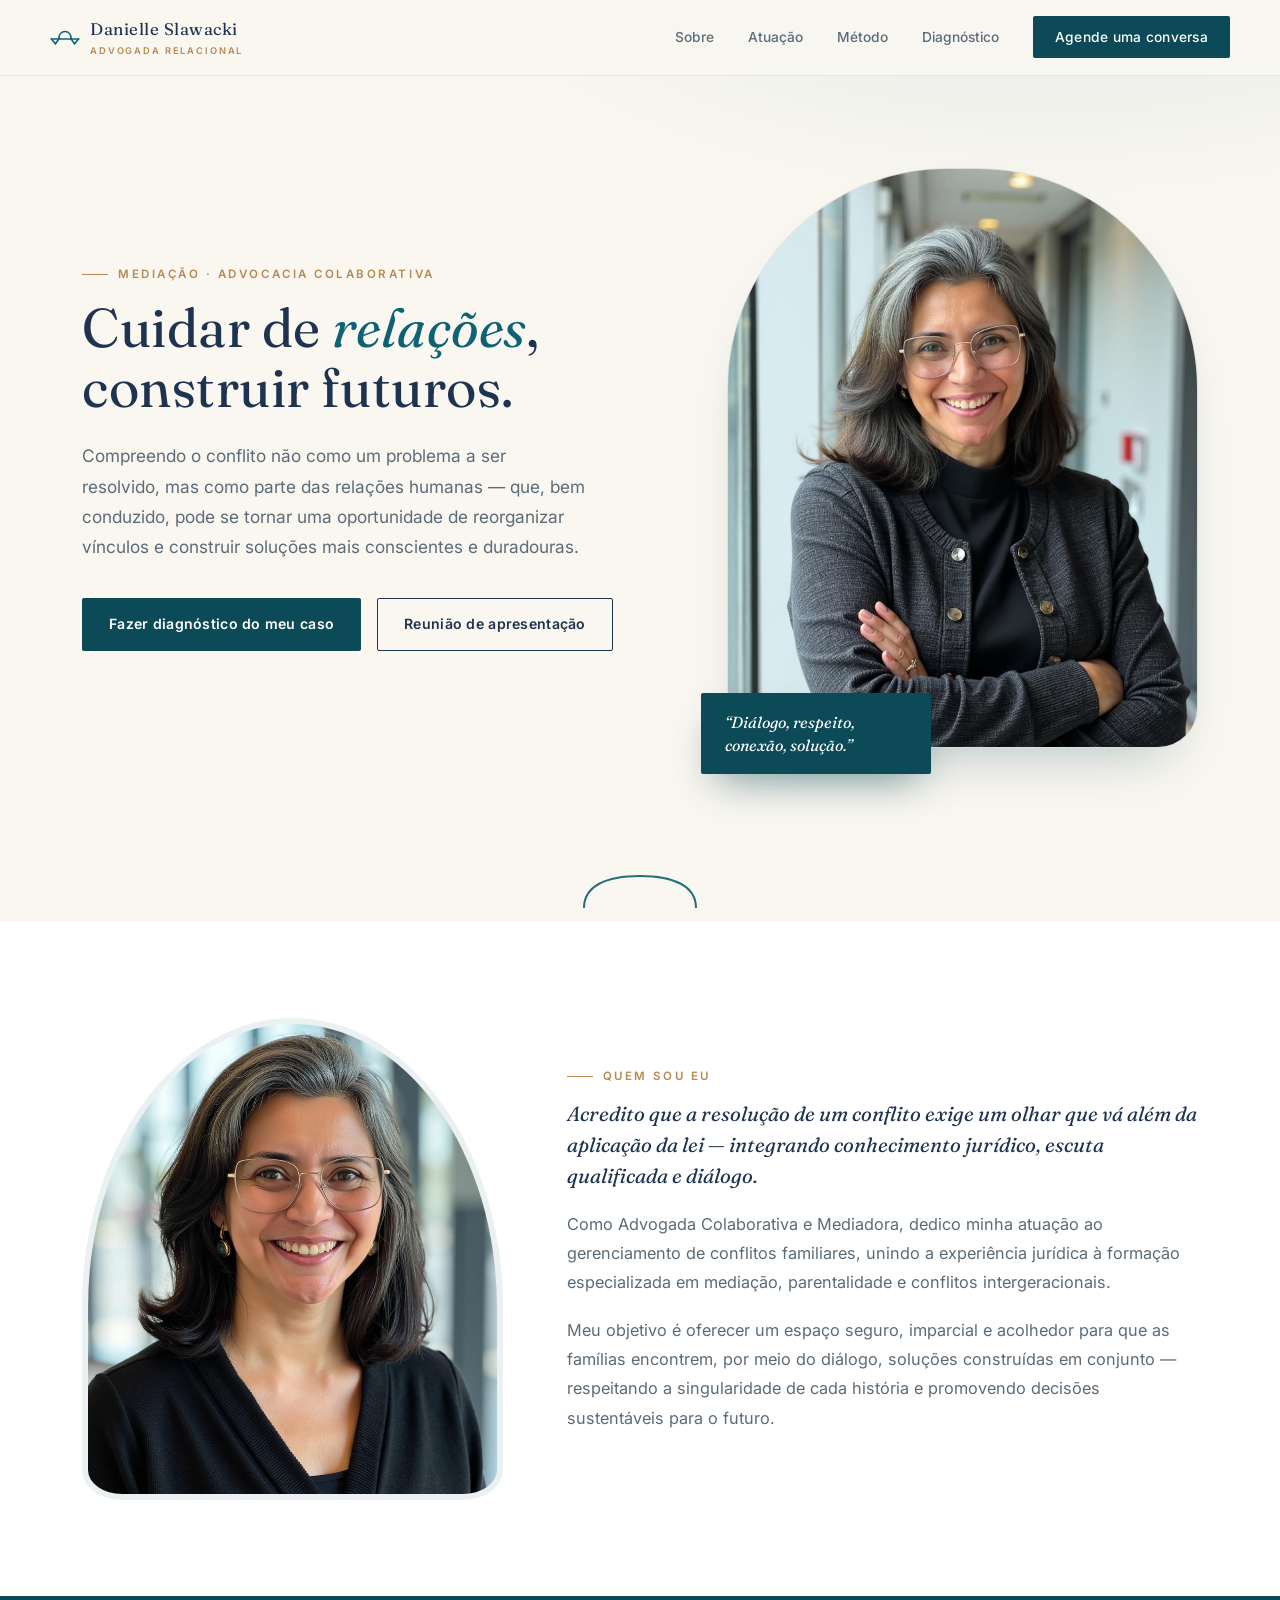
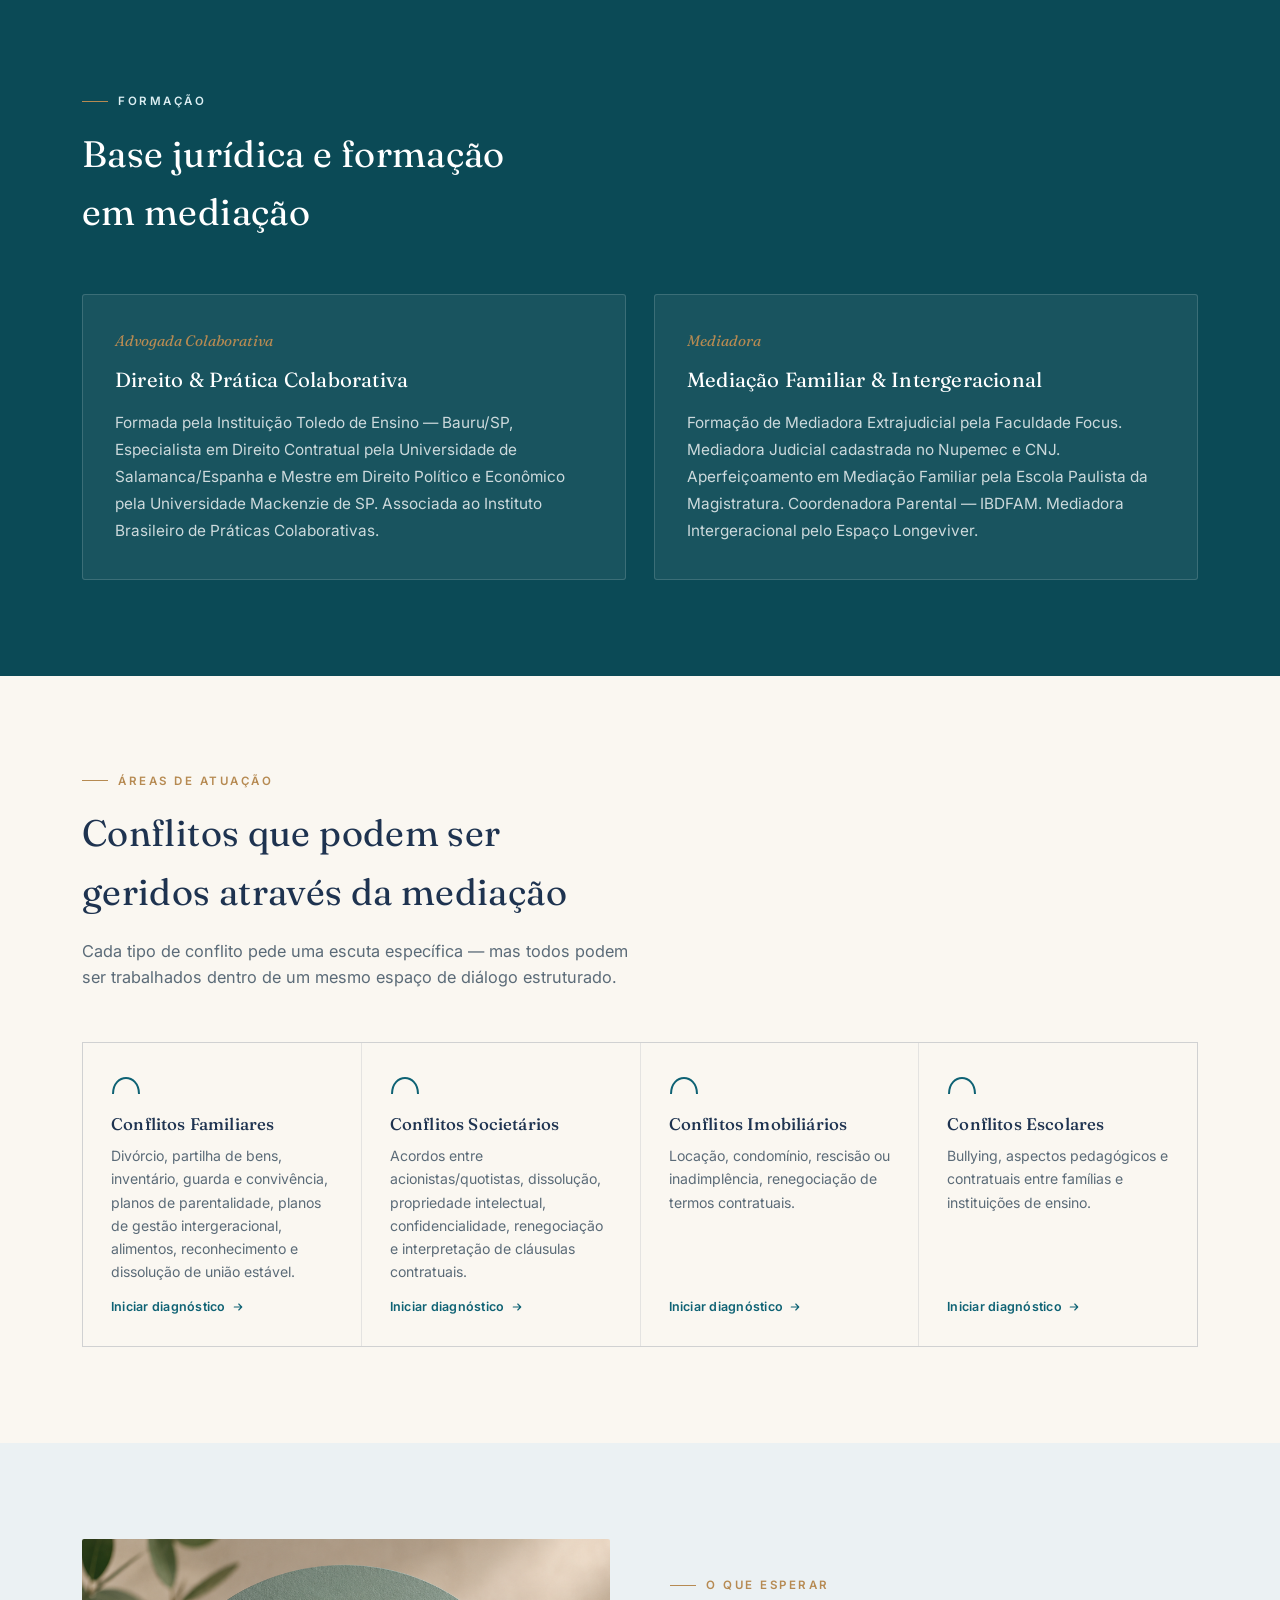
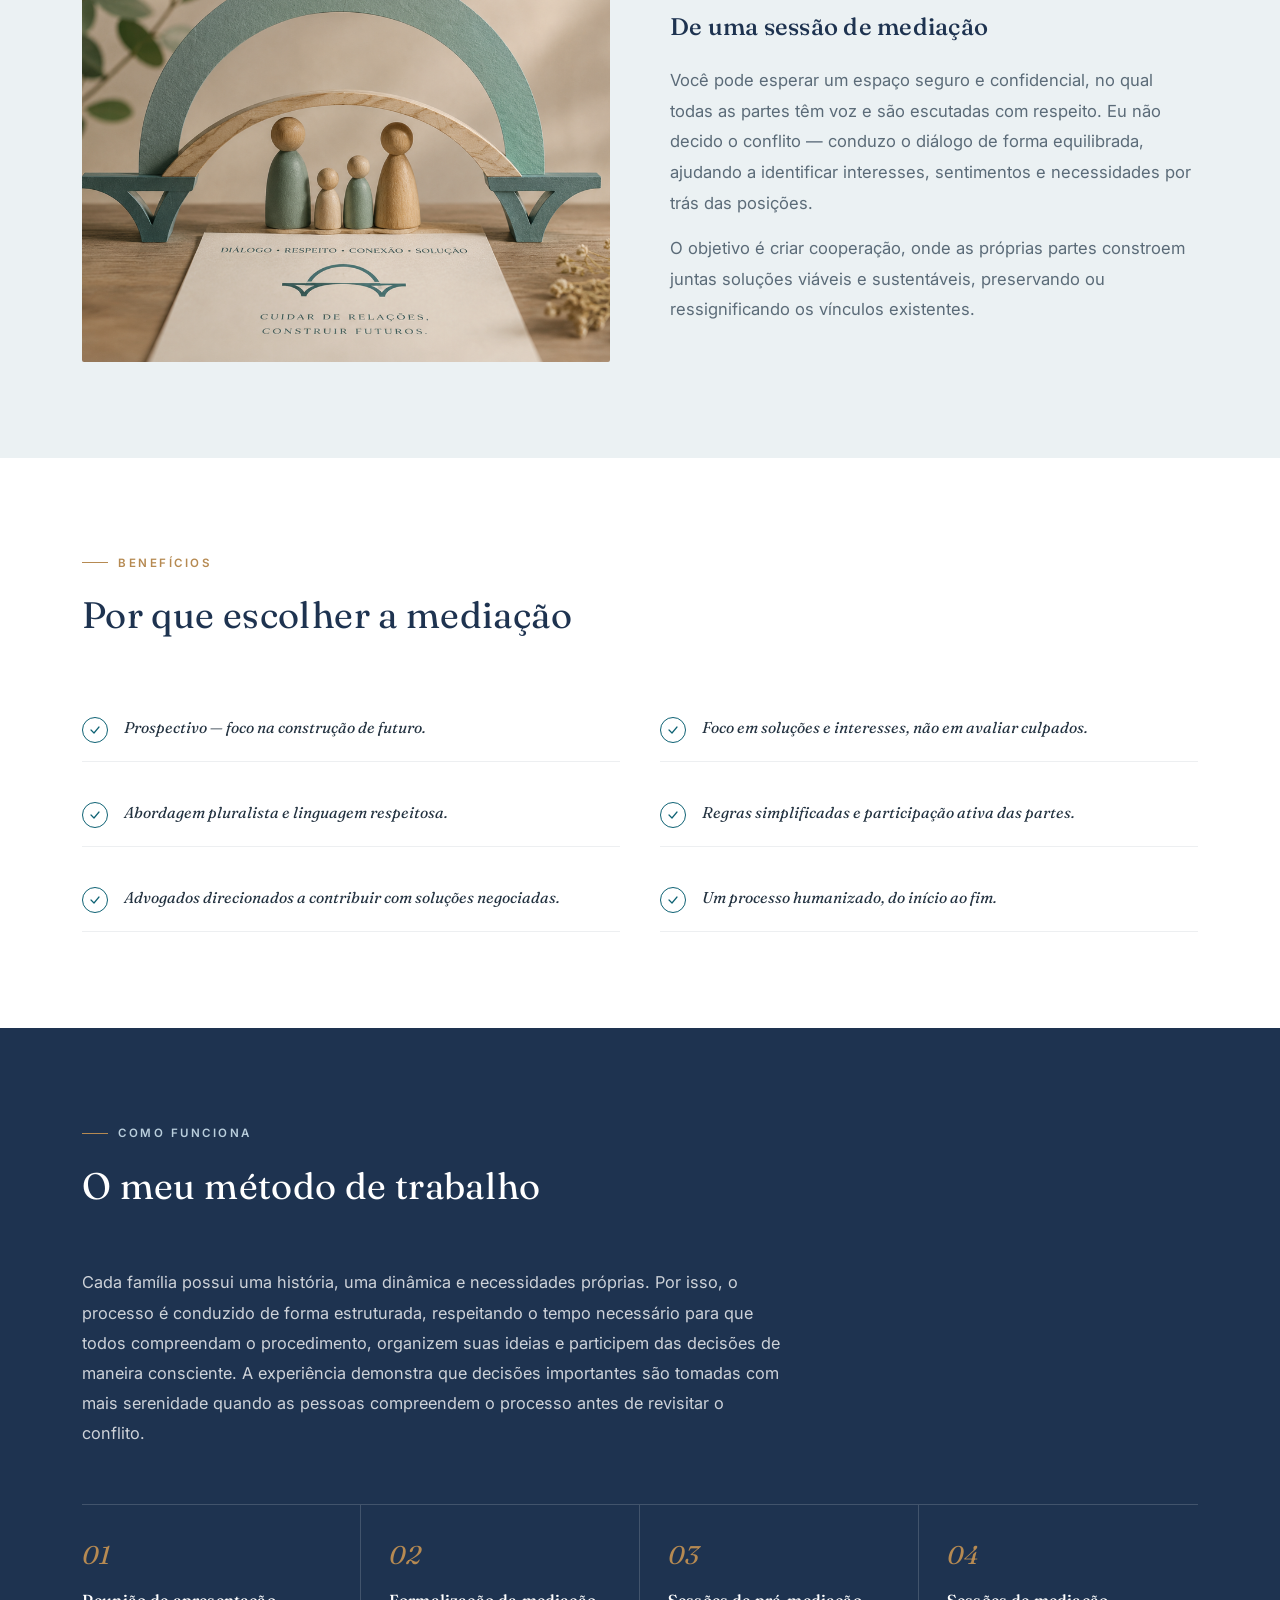
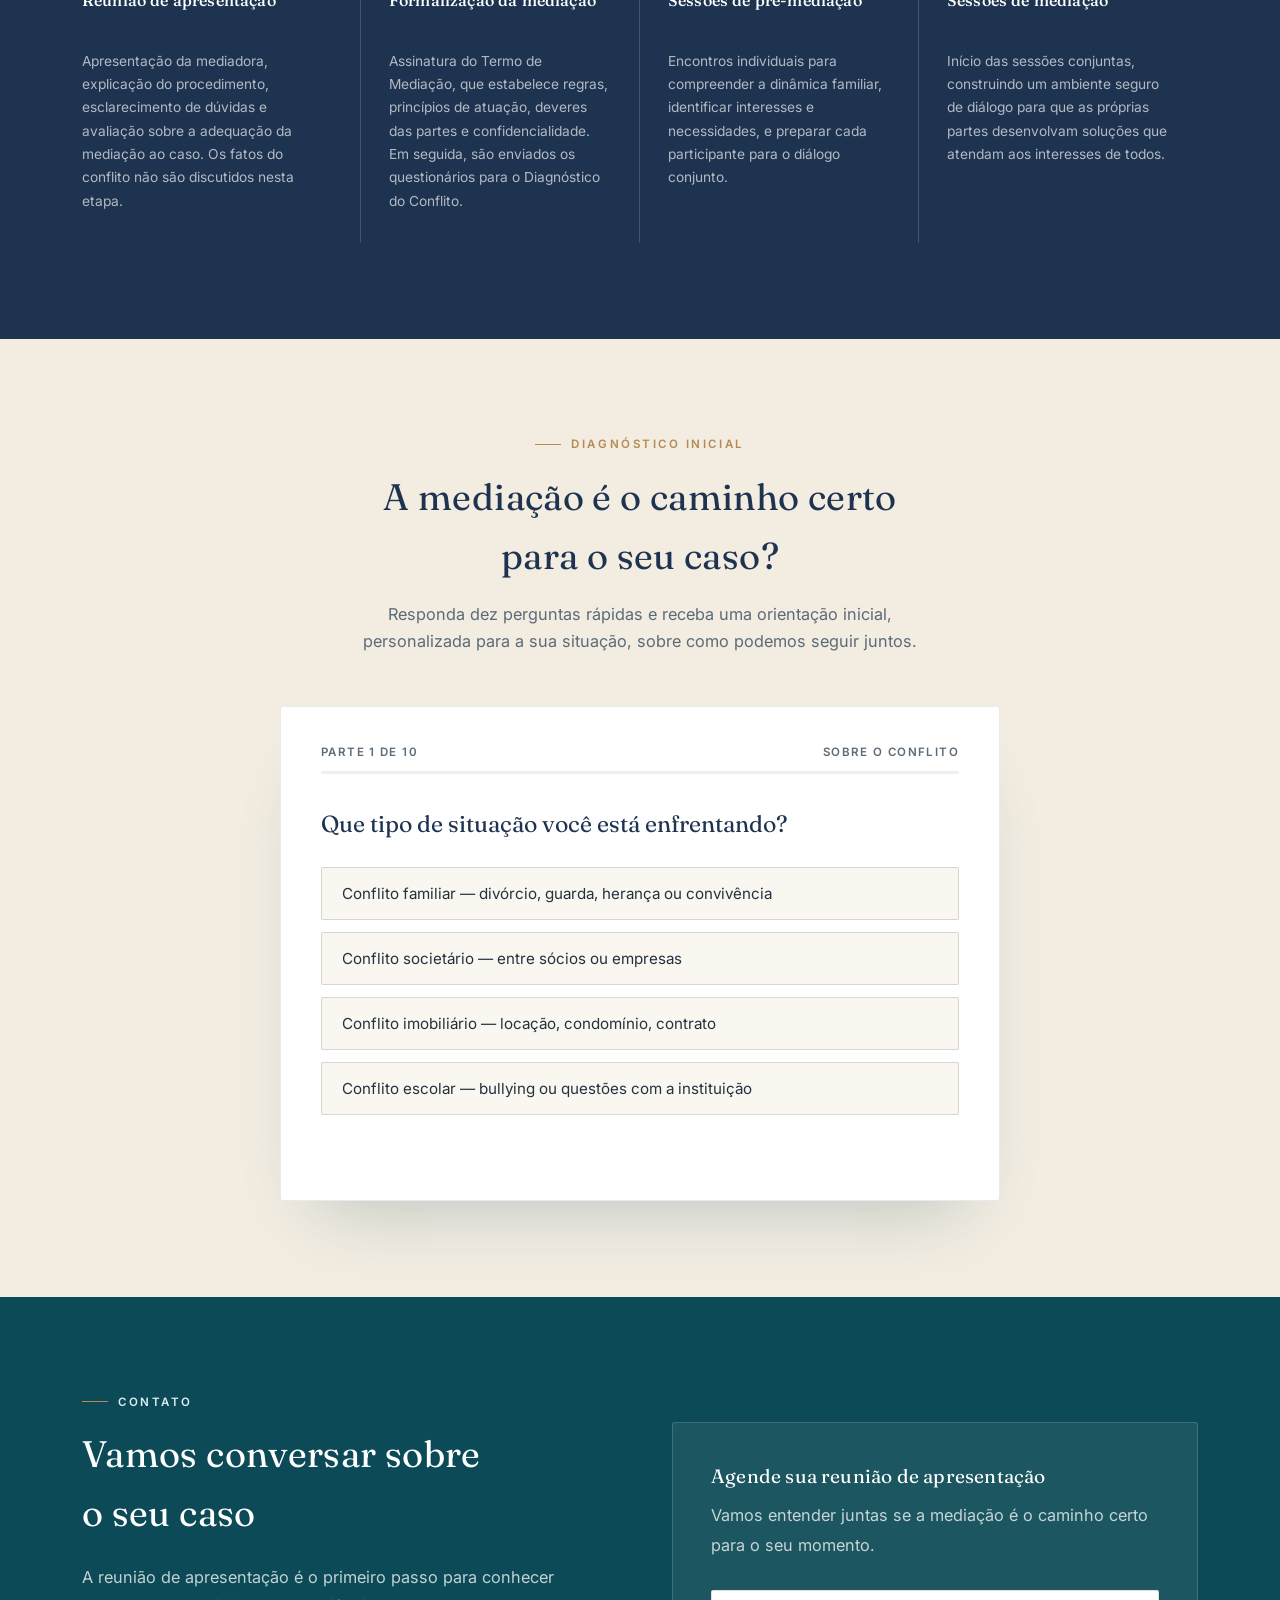
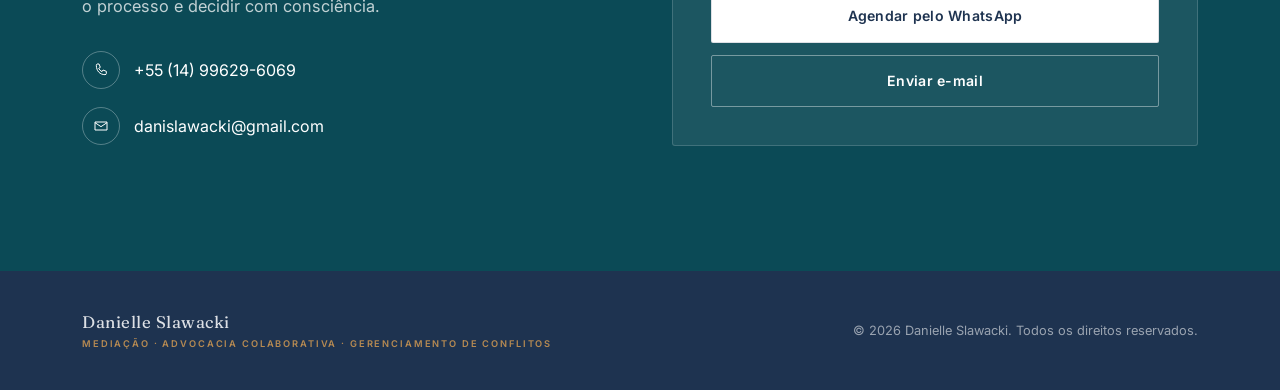
==== commit 95e54eb4: "Add files via upload" ====
--- a/INDEX~1.HTM
+++ b/INDEX~1.HTM
@@ -172,13 +172,14 @@
   .area-card{
     background:var(--cream); padding:32px 28px; border:none; width:100%; text-align:left;
     font-family:inherit; cursor:pointer; transition:background .2s;
+    display:flex; flex-direction:column; align-items:flex-start; justify-content:flex-start;
   }
   .area-card:hover, .area-card:focus-visible{background:var(--sage-light);}
   .area-card .arch-icon{margin-bottom:16px;}
   .area-card h3{font-size:1.05rem; margin-bottom:10px; font-weight:500;}
   .area-card p{font-size:.88rem; color:var(--ink-soft); line-height:1.65;}
   .area-cta{
-    display:inline-flex; align-items:center; gap:6px; margin-top:16px; font-size:.78rem; font-weight:600;
+    display:inline-flex; align-items:center; gap:6px; margin-top:auto; padding-top:16px; font-size:.78rem; font-weight:600;
     color:var(--teal); letter-spacing:.02em;
   }
   .area-cta svg{width:12px; height:12px; transition:transform .2s;}
@@ -215,16 +216,14 @@
   .metodo .section-head p{color:rgba(255,255,255,.68);}
   .metodo-intro{color:rgba(255,255,255,.78); max-width:70ch; margin-bottom:56px; font-size:1.02rem; line-height:1.85;}
   .steps{display:grid; grid-template-columns:repeat(4,1fr); gap:0; border-top:1px solid rgba(255,255,255,.16);}
-  @media (max-width:900px){ .steps{grid-template-columns:1fr 1fr;} }
-  @media (max-width:560px){ .steps{grid-template-columns:1fr;} }
+  @media (max-width:900px){ .steps{grid-template-columns:1fr;} }
   .step{padding:30px 28px 30px 28px; border-right:1px solid rgba(255,255,255,.16);}
   .steps .step:first-child{padding-left:0;}
   .steps .step:last-child{border-right:none;}
-  @media (max-width:900px){ .step:nth-child(2n){border-right:none;} }
-  @media (max-width:560px){ .step{border-right:none !important; border-bottom:1px solid rgba(255,255,255,.16);} }
+  @media (max-width:900px){ .step{border-right:none !important; padding-left:0 !important; border-bottom:1px solid rgba(255,255,255,.16);} .steps .step:last-child{border-bottom:none;} }
   .step .snum{font-family:var(--serif); font-style:italic; font-size:1.6rem; color:var(--gold);}
   .step h4{color:var(--white); font-size:1rem; margin:12px 0 10px; font-weight:500; min-height:3.2rem; display:flex; align-items:flex-start;}
-  @media (max-width:560px){ .step h4{min-height:0;} }
+  @media (max-width:900px){ .step h4{min-height:0;} }
   .step p{font-size:.86rem; color:rgba(255,255,255,.66); line-height:1.7;}
 
   /* ---------- Diagnóstico (quiz) ---------- */
